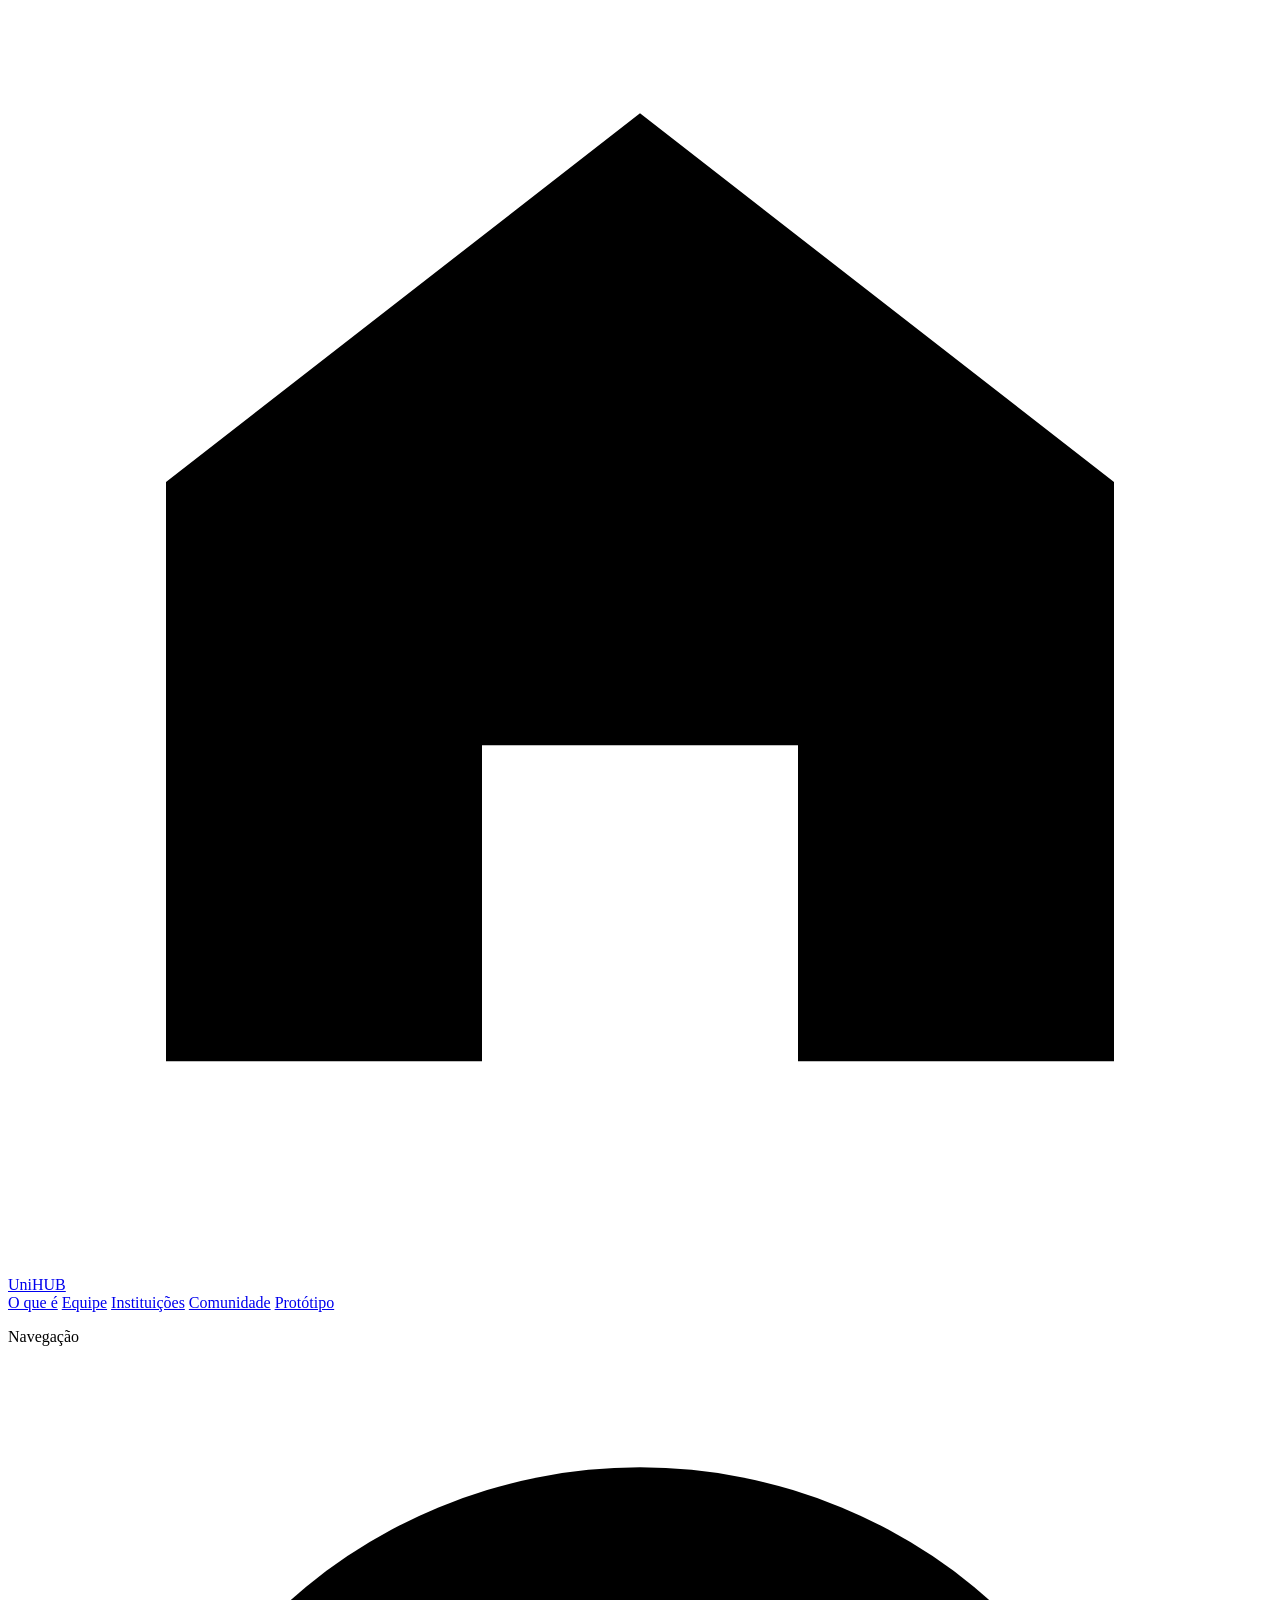
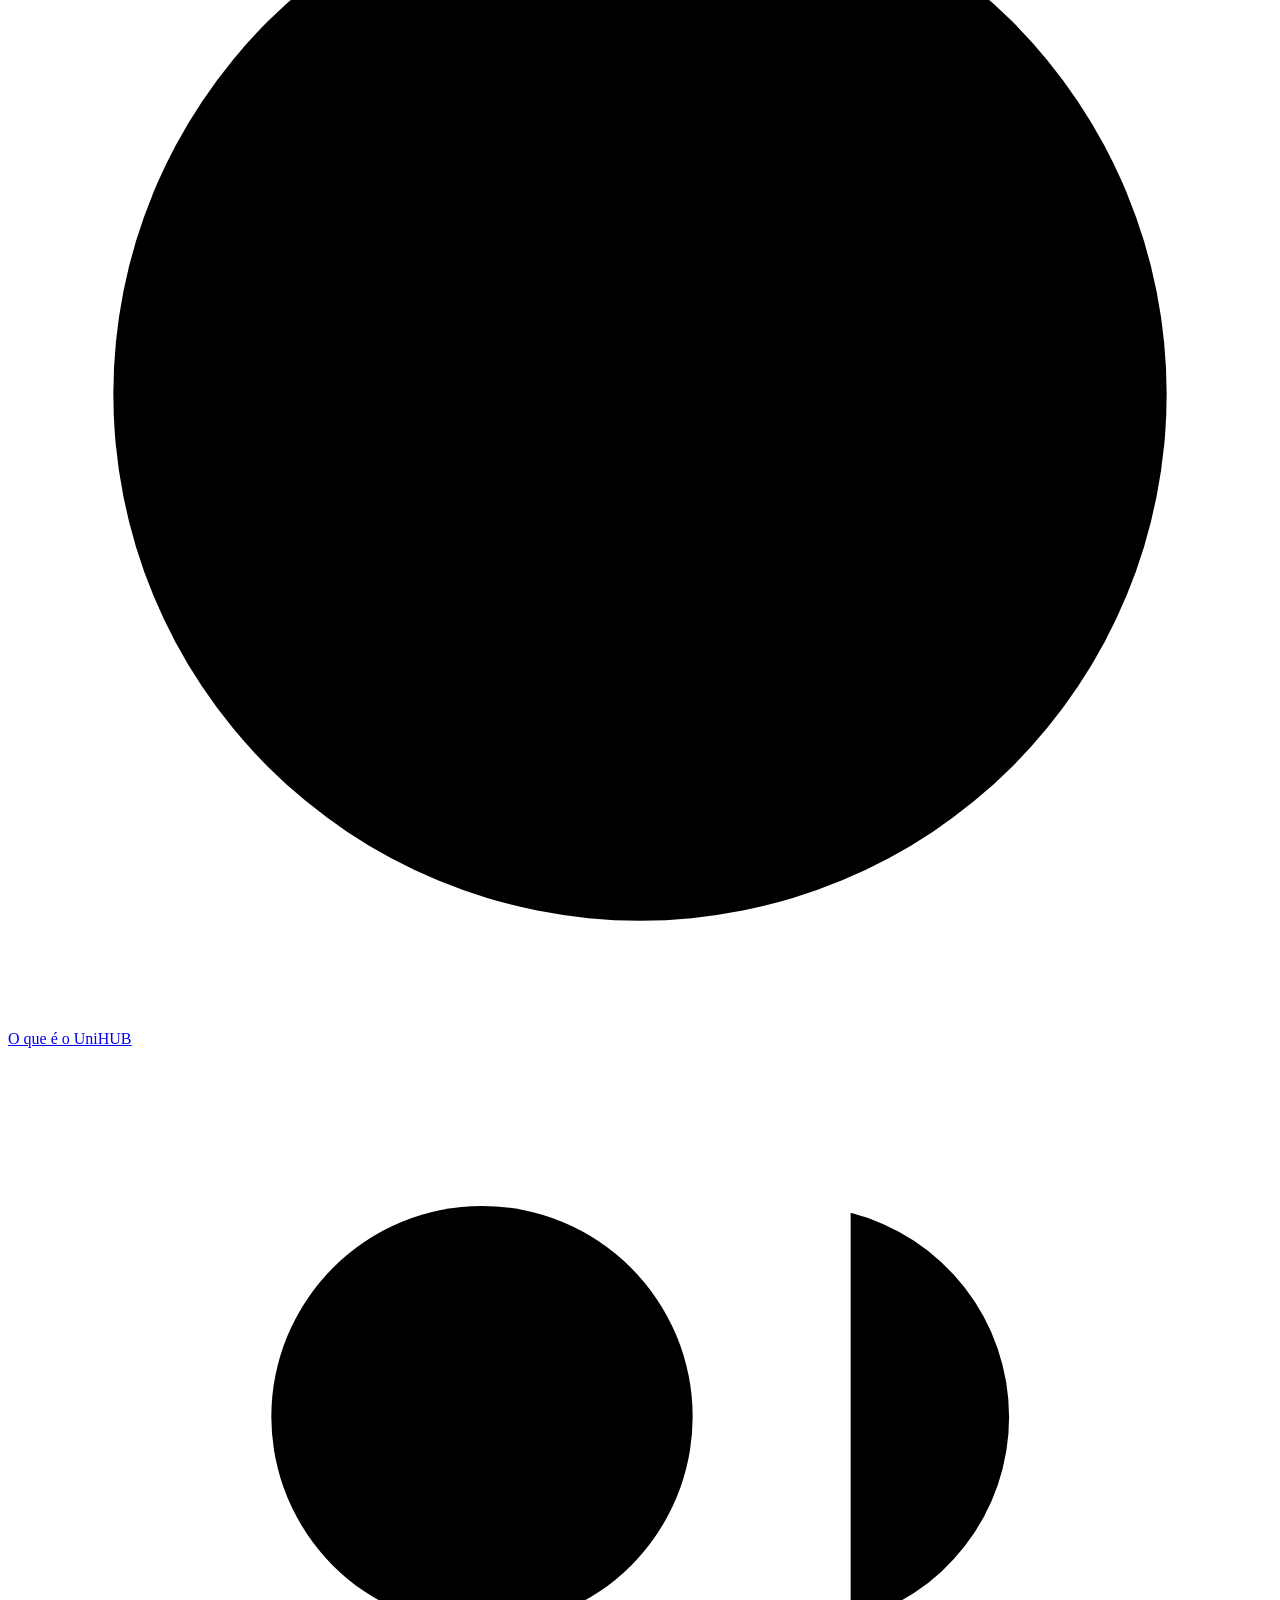
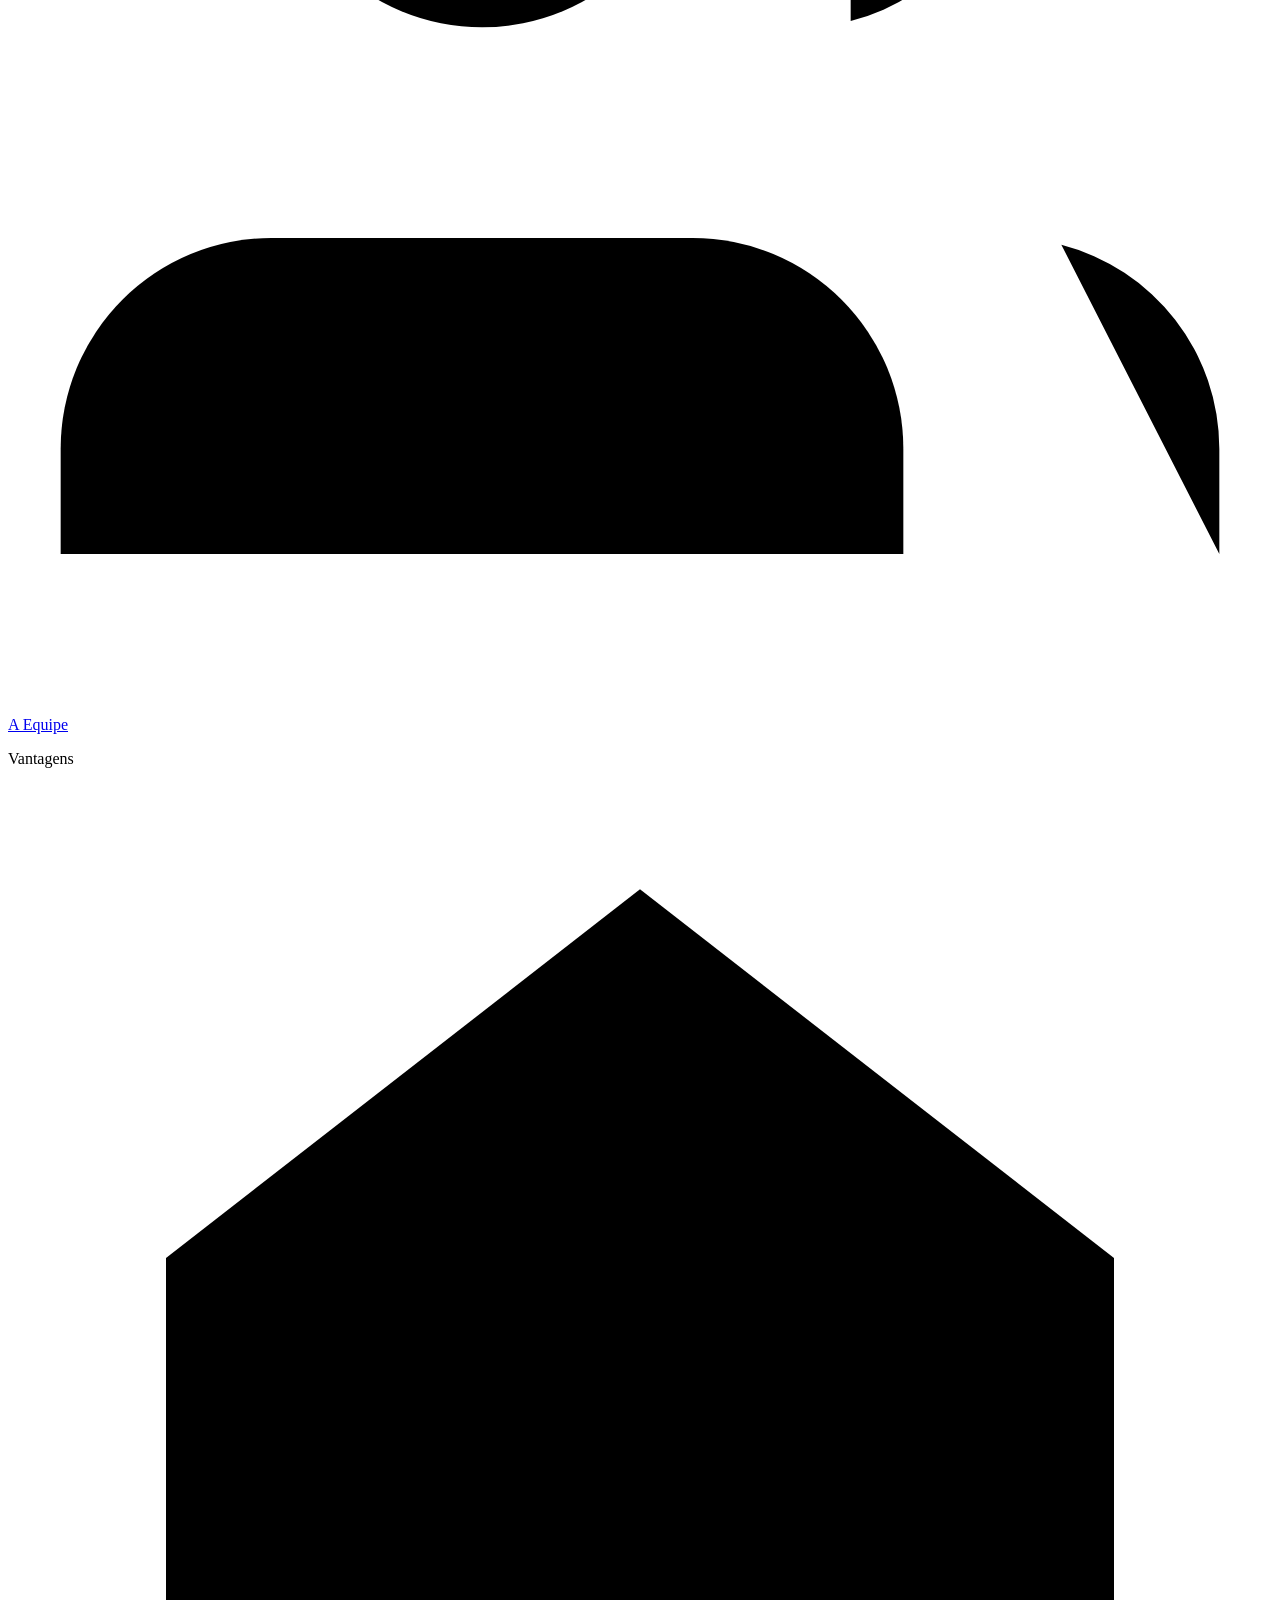
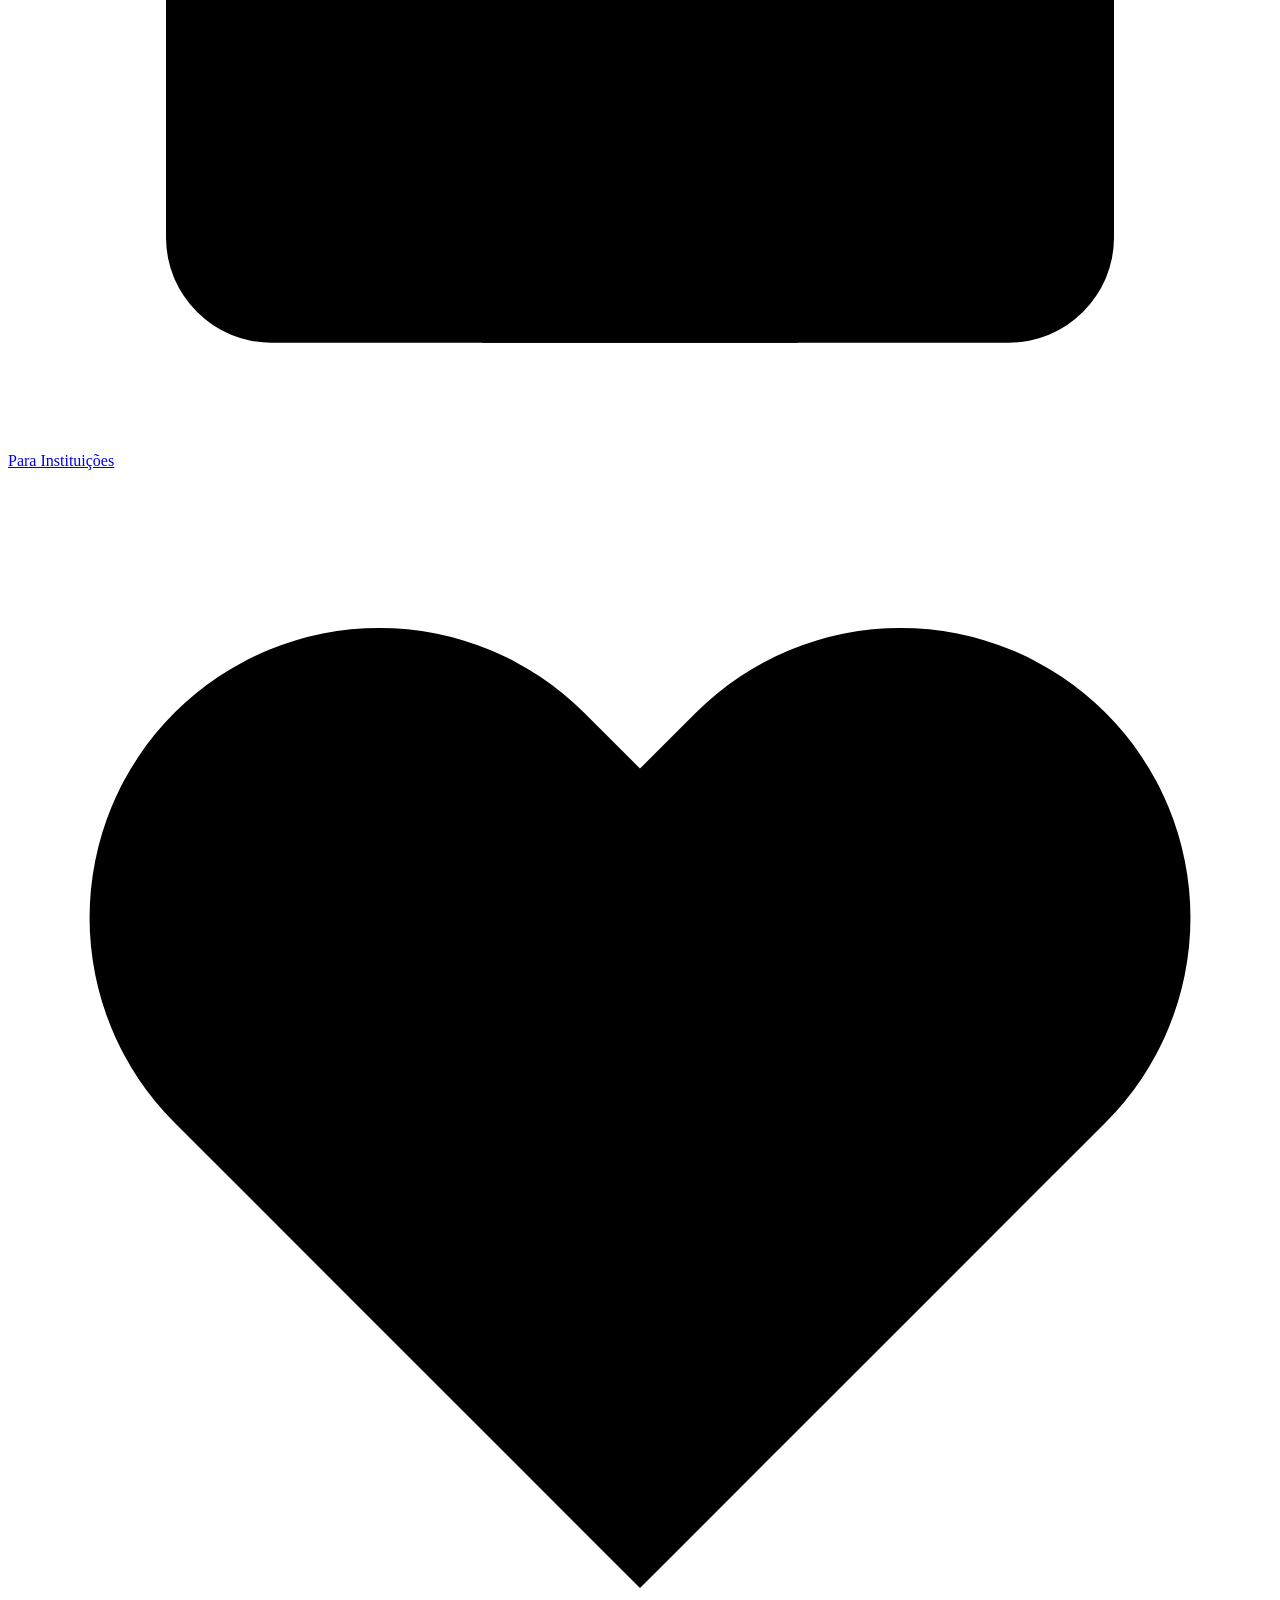
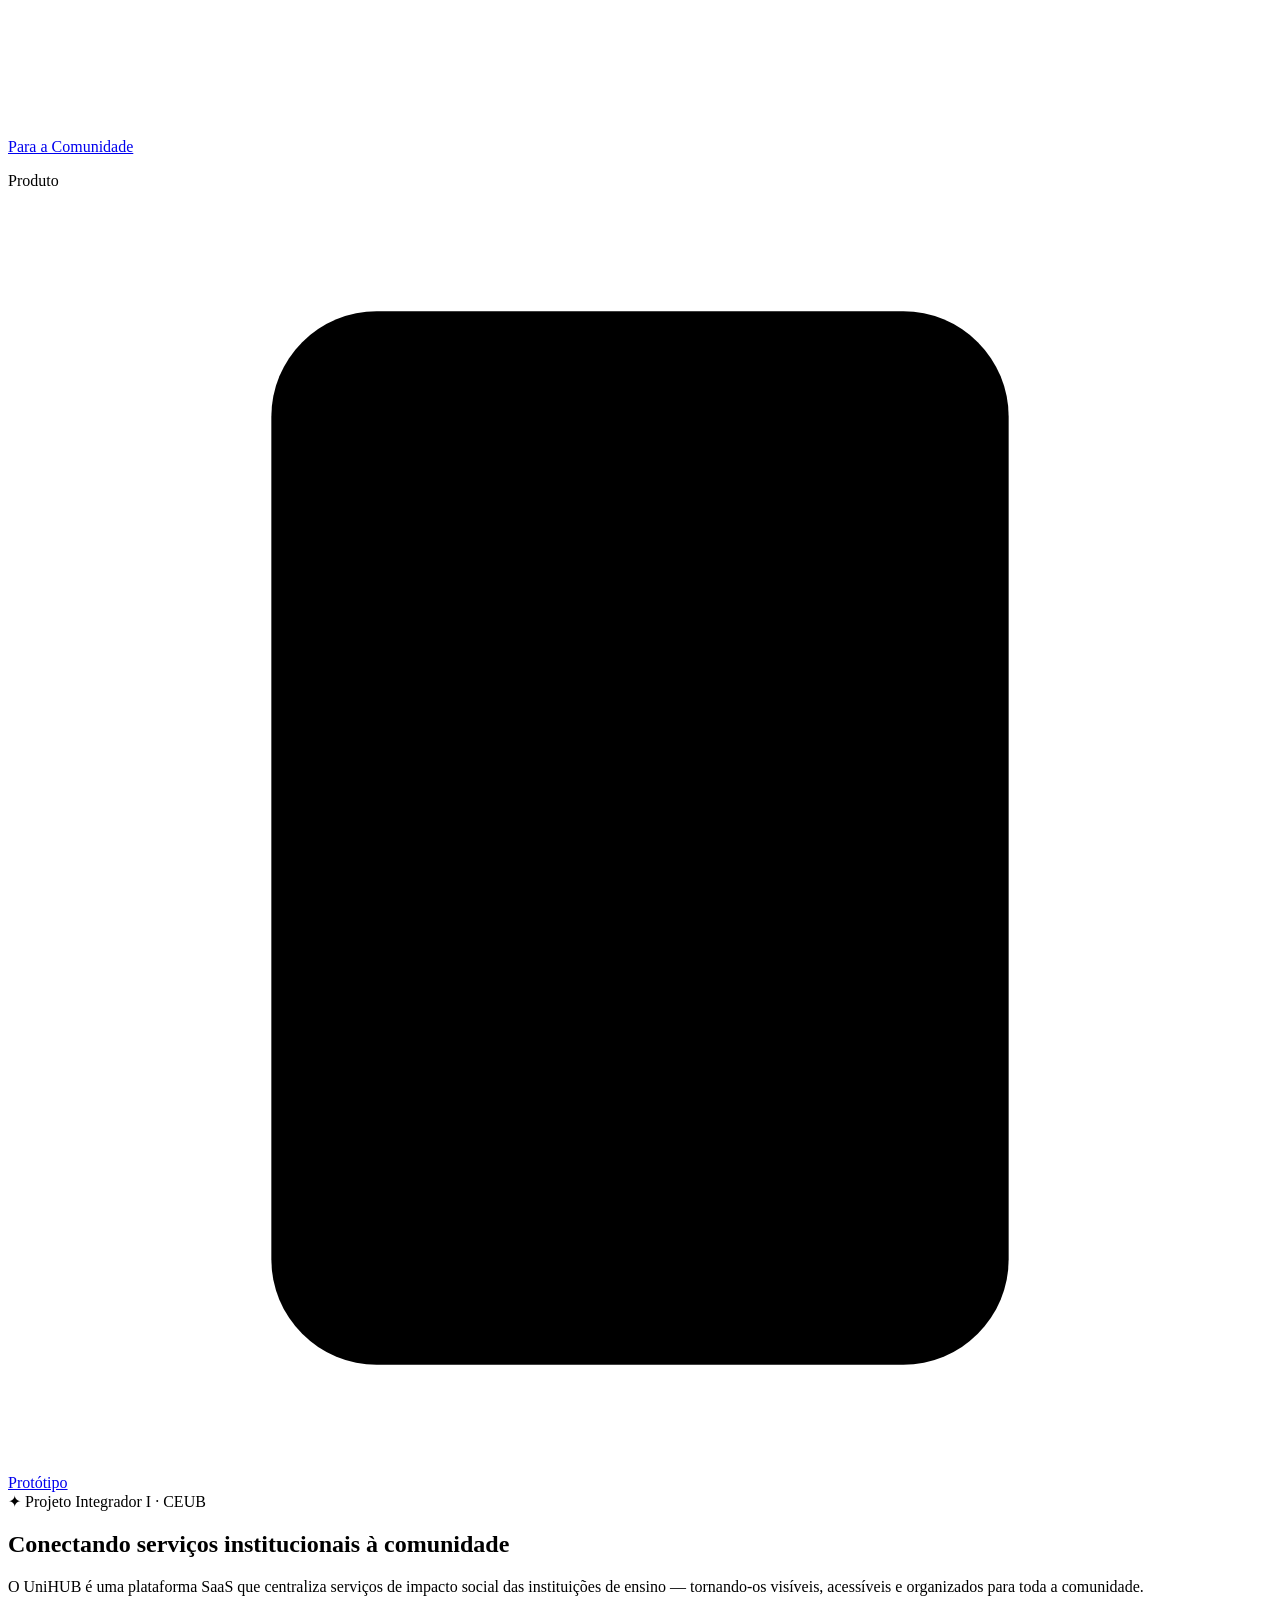
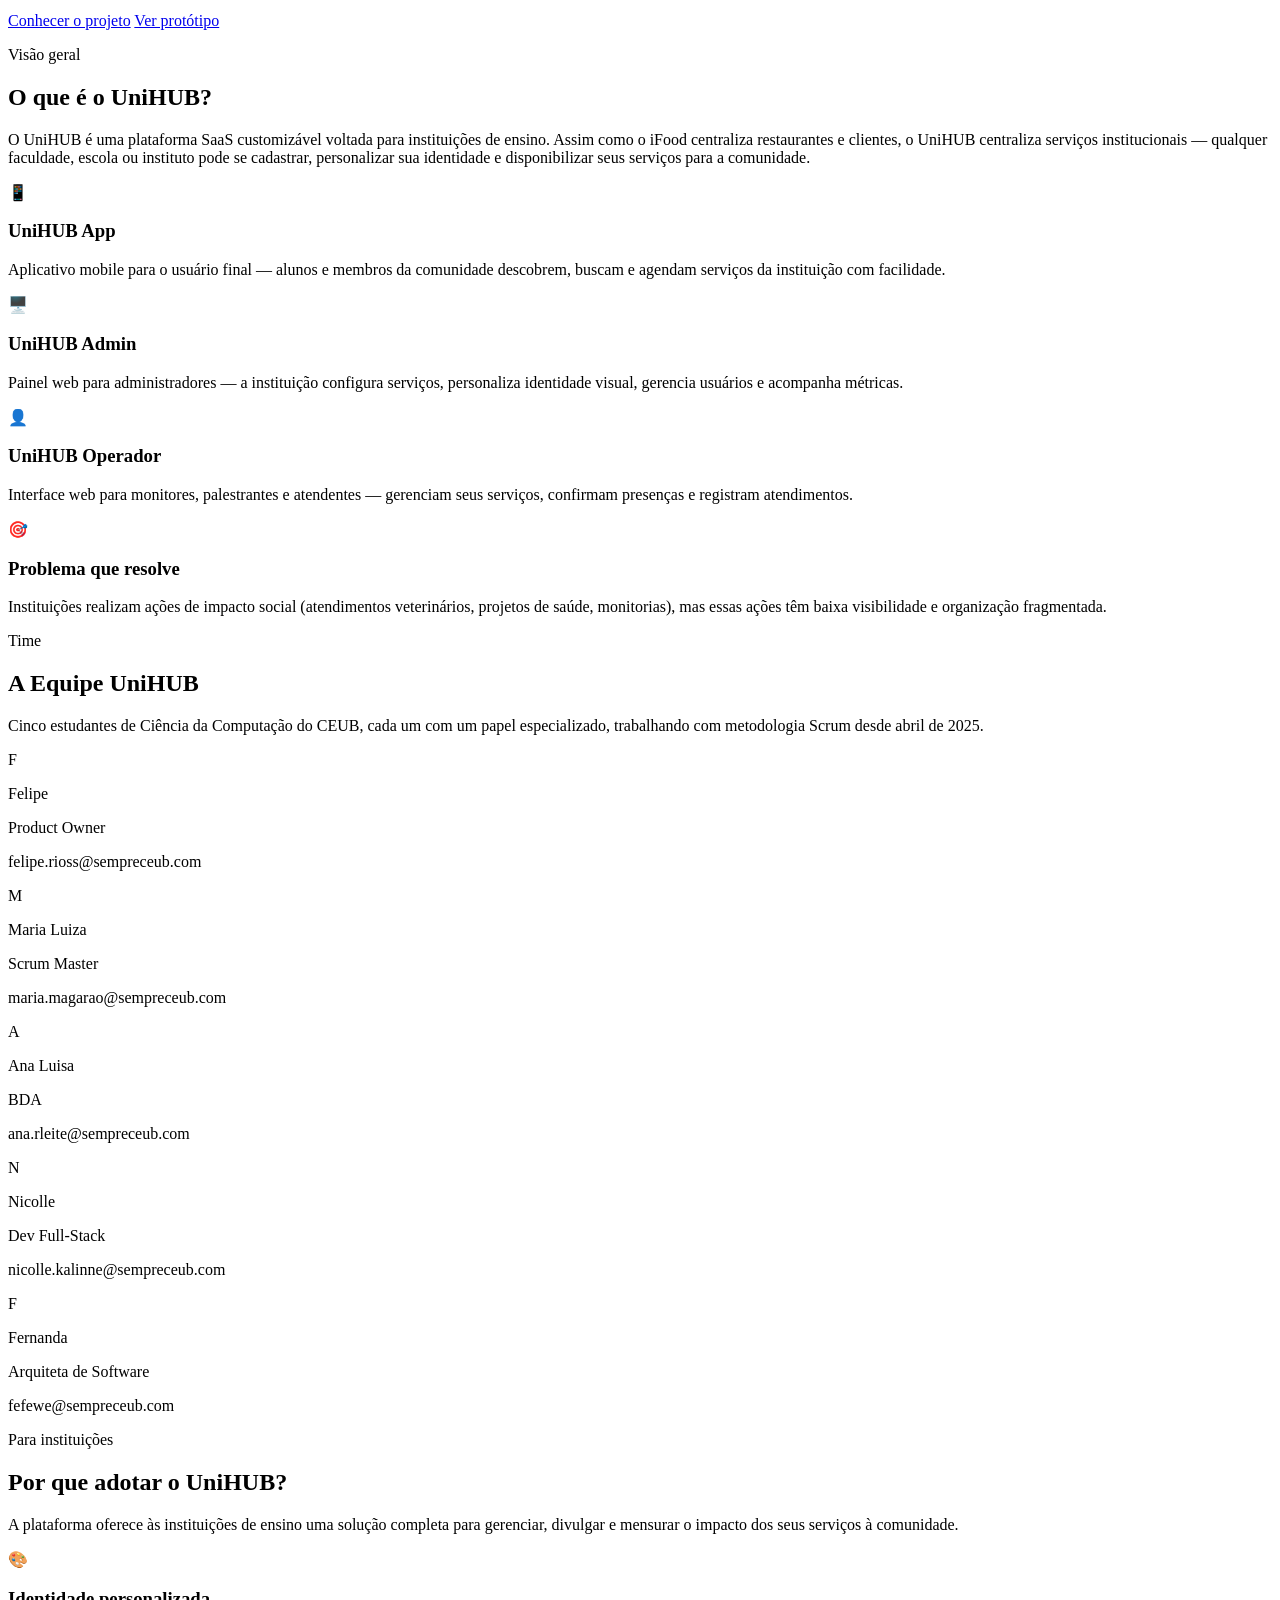
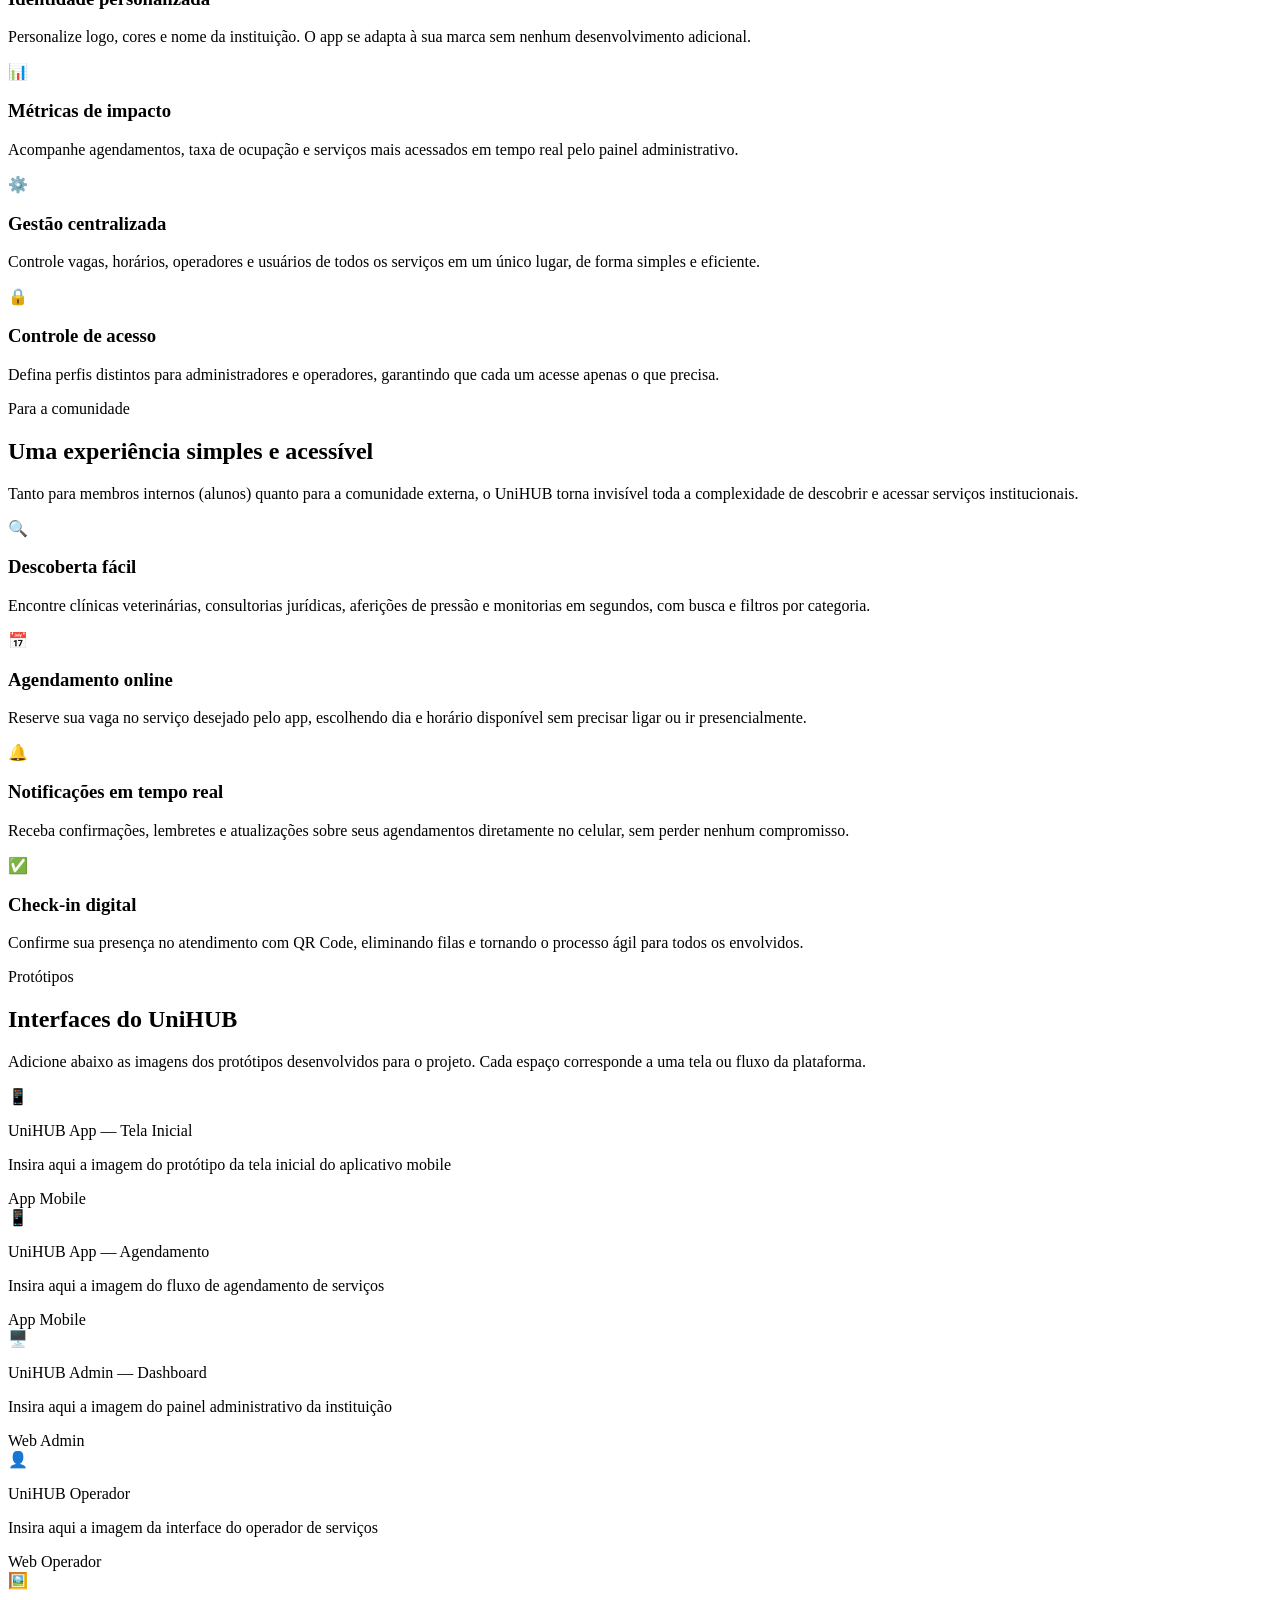
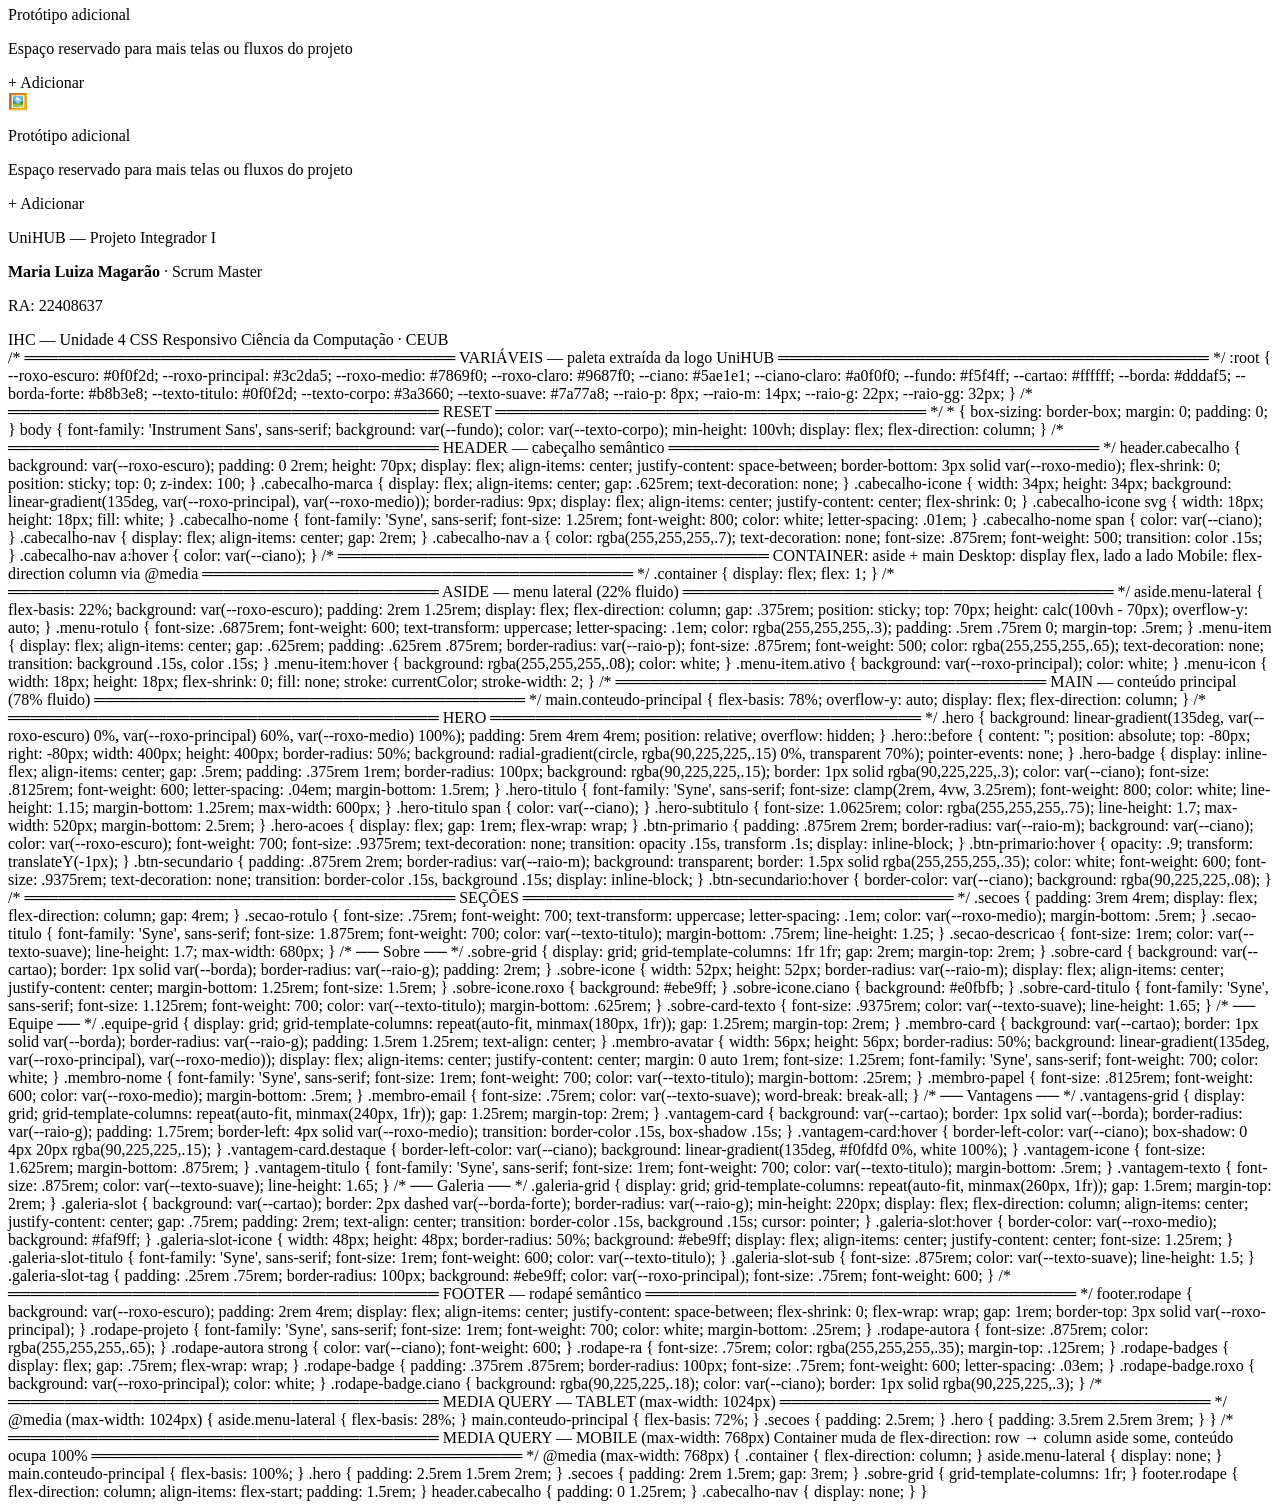
==== Avaliacao_3/index.html @ 97f8c702 "Create index.html" ====
<!DOCTYPE html>
<html lang="pt-BR">
<head>
<meta charset="UTF-8">
<meta name="viewport" content="width=device-width, initial-scale=1.0">
<title>UniHUB — Hub de Serviços Institucionais</title>
<link rel="stylesheet" href="style.css">
<link rel="preconnect" href="https://fonts.googleapis.com">
<link href="https://fonts.googleapis.com/css2?family=Syne:wght@400;600;700;800&family=Instrument+Sans:wght@400;500;600&display=swap" rel="stylesheet">
</head>
<body>

<!-- ══ HEADER semântico ══ -->
<header class="cabecalho">
  <a href="#" class="cabecalho-marca">
    <div class="cabecalho-icone">
      <svg viewBox="0 0 24 24"><path d="M12 2L3 9v11h6v-6h6v6h6V9z"/></svg>
    </div>
    <span class="cabecalho-nome">Uni<span>HUB</span></span>
  </a>
  <nav class="cabecalho-nav">
    <a href="#sobre">O que é</a>
    <a href="#equipe">Equipe</a>
    <a href="#instituicoes">Instituições</a>
    <a href="#comunidade">Comunidade</a>
    <a href="#prototipo">Protótipo</a>
  </nav>
</header>

<!-- ══ CONTAINER: aside + main ══ -->
<div class="container">

  <!-- ASIDE — menu lateral semântico -->
  <aside class="menu-lateral">
    <p class="menu-rotulo">Navegação</p>
    <a href="#sobre" class="menu-item ativo">
      <svg class="menu-icon" viewBox="0 0 24 24"><circle cx="12" cy="12" r="10"/><path d="M12 16v-4M12 8h.01"/></svg>
      O que é o UniHUB
    </a>
    <a href="#equipe" class="menu-item">
      <svg class="menu-icon" viewBox="0 0 24 24"><path d="M17 21v-2a4 4 0 0 0-4-4H5a4 4 0 0 0-4 4v2"/><circle cx="9" cy="7" r="4"/><path d="M23 21v-2a4 4 0 0 0-3-3.87M16 3.13a4 4 0 0 1 0 7.75"/></svg>
      A Equipe
    </a>
    <p class="menu-rotulo">Vantagens</p>
    <a href="#instituicoes" class="menu-item">
      <svg class="menu-icon" viewBox="0 0 24 24"><path d="M3 9l9-7 9 7v11a2 2 0 0 1-2 2H5a2 2 0 0 1-2-2z"/><polyline points="9,22 9,12 15,12 15,22"/></svg>
      Para Instituições
    </a>
    <a href="#comunidade" class="menu-item">
      <svg class="menu-icon" viewBox="0 0 24 24"><path d="M20.84 4.61a5.5 5.5 0 0 0-7.78 0L12 5.67l-1.06-1.06a5.5 5.5 0 0 0-7.78 7.78l1.06 1.06L12 21.23l7.78-7.78 1.06-1.06a5.5 5.5 0 0 0 0-7.78z"/></svg>
      Para a Comunidade
    </a>
    <p class="menu-rotulo">Produto</p>
    <a href="#prototipo" class="menu-item">
      <svg class="menu-icon" viewBox="0 0 24 24"><rect x="5" y="2" width="14" height="20" rx="2"/><line x1="12" y1="18" x2="12.01" y2="18"/></svg>
      Protótipo
    </a>
  </aside>

  <!-- MAIN — conteúdo principal semântico -->
  <main class="conteudo-principal">

    <!-- HERO -->
    <section class="hero">
      <div class="hero-badge">✦ Projeto Integrador I · CEUB</div>
      <h1 class="hero-titulo">Conectando serviços institucionais à <span>comunidade</span></h1>
      <p class="hero-subtitulo">O UniHUB é uma plataforma SaaS que centraliza serviços de impacto social das instituições de ensino — tornando-os visíveis, acessíveis e organizados para toda a comunidade.</p>
      <div class="hero-acoes">
        <a href="#sobre" class="btn-primario">Conhecer o projeto</a>
        <a href="#prototipo" class="btn-secundario">Ver protótipo</a>
      </div>
    </section>

    <div class="secoes">

      <!-- O QUE É -->
      <section id="sobre">
        <p class="secao-rotulo">Visão geral</p>
        <h2 class="secao-titulo">O que é o UniHUB?</h2>
        <p class="secao-descricao">O UniHUB é uma plataforma SaaS customizável voltada para instituições de ensino. Assim como o iFood centraliza restaurantes e clientes, o UniHUB centraliza serviços institucionais — qualquer faculdade, escola ou instituto pode se cadastrar, personalizar sua identidade e disponibilizar seus serviços para a comunidade.</p>
        <div class="sobre-grid">
          <div class="sobre-card">
            <div class="sobre-icone roxo">📱</div>
            <h3 class="sobre-card-titulo">UniHUB App</h3>
            <p class="sobre-card-texto">Aplicativo mobile para o usuário final — alunos e membros da comunidade descobrem, buscam e agendam serviços da instituição com facilidade.</p>
          </div>
          <div class="sobre-card">
            <div class="sobre-icone ciano">🖥️</div>
            <h3 class="sobre-card-titulo">UniHUB Admin</h3>
            <p class="sobre-card-texto">Painel web para administradores — a instituição configura serviços, personaliza identidade visual, gerencia usuários e acompanha métricas.</p>
          </div>
          <div class="sobre-card">
            <div class="sobre-icone roxo">👤</div>
            <h3 class="sobre-card-titulo">UniHUB Operador</h3>
            <p class="sobre-card-texto">Interface web para monitores, palestrantes e atendentes — gerenciam seus serviços, confirmam presenças e registram atendimentos.</p>
          </div>
          <div class="sobre-card">
            <div class="sobre-icone ciano">🎯</div>
            <h3 class="sobre-card-titulo">Problema que resolve</h3>
            <p class="sobre-card-texto">Instituições realizam ações de impacto social (atendimentos veterinários, projetos de saúde, monitorias), mas essas ações têm baixa visibilidade e organização fragmentada.</p>
          </div>
        </div>
      </section>

      <!-- EQUIPE -->
      <section id="equipe">
        <p class="secao-rotulo">Time</p>
        <h2 class="secao-titulo">A Equipe UniHUB</h2>
        <p class="secao-descricao">Cinco estudantes de Ciência da Computação do CEUB, cada um com um papel especializado, trabalhando com metodologia Scrum desde abril de 2025.</p>
        <div class="equipe-grid">
          <div class="membro-card">
            <div class="membro-avatar">F</div>
            <p class="membro-nome">Felipe</p>
            <p class="membro-papel">Product Owner</p>
            <p class="membro-email">felipe.rioss@sempreceub.com</p>
          </div>
          <div class="membro-card">
            <div class="membro-avatar">M</div>
            <p class="membro-nome">Maria Luiza</p>
            <p class="membro-papel">Scrum Master</p>
            <p class="membro-email">maria.magarao@sempreceub.com</p>
          </div>
          <div class="membro-card">
            <div class="membro-avatar">A</div>
            <p class="membro-nome">Ana Luisa</p>
            <p class="membro-papel">BDA</p>
            <p class="membro-email">ana.rleite@sempreceub.com</p>
          </div>
          <div class="membro-card">
            <div class="membro-avatar">N</div>
            <p class="membro-nome">Nicolle</p>
            <p class="membro-papel">Dev Full-Stack</p>
            <p class="membro-email">nicolle.kalinne@sempreceub.com</p>
          </div>
          <div class="membro-card">
            <div class="membro-avatar">F</div>
            <p class="membro-nome">Fernanda</p>
            <p class="membro-papel">Arquiteta de Software</p>
            <p class="membro-email">fefewe@sempreceub.com</p>
          </div>
        </div>
      </section>

      <!-- VANTAGENS INSTITUIÇÕES -->
      <section id="instituicoes">
        <p class="secao-rotulo">Para instituições</p>
        <h2 class="secao-titulo">Por que adotar o UniHUB?</h2>
        <p class="secao-descricao">A plataforma oferece às instituições de ensino uma solução completa para gerenciar, divulgar e mensurar o impacto dos seus serviços à comunidade.</p>
        <div class="vantagens-grid">
          <div class="vantagem-card destaque">
            <div class="vantagem-icone">🎨</div>
            <h3 class="vantagem-titulo">Identidade personalizada</h3>
            <p class="vantagem-texto">Personalize logo, cores e nome da instituição. O app se adapta à sua marca sem nenhum desenvolvimento adicional.</p>
          </div>
          <div class="vantagem-card">
            <div class="vantagem-icone">📊</div>
            <h3 class="vantagem-titulo">Métricas de impacto</h3>
            <p class="vantagem-texto">Acompanhe agendamentos, taxa de ocupação e serviços mais acessados em tempo real pelo painel administrativo.</p>
          </div>
          <div class="vantagem-card">
            <div class="vantagem-icone">⚙️</div>
            <h3 class="vantagem-titulo">Gestão centralizada</h3>
            <p class="vantagem-texto">Controle vagas, horários, operadores e usuários de todos os serviços em um único lugar, de forma simples e eficiente.</p>
          </div>
          <div class="vantagem-card">
            <div class="vantagem-icone">🔒</div>
            <h3 class="vantagem-titulo">Controle de acesso</h3>
            <p class="vantagem-texto">Defina perfis distintos para administradores e operadores, garantindo que cada um acesse apenas o que precisa.</p>
          </div>
        </div>
      </section>

      <!-- VANTAGENS COMUNIDADE -->
      <section id="comunidade">
        <p class="secao-rotulo">Para a comunidade</p>
        <h2 class="secao-titulo">Uma experiência simples e acessível</h2>
        <p class="secao-descricao">Tanto para membros internos (alunos) quanto para a comunidade externa, o UniHUB torna invisível toda a complexidade de descobrir e acessar serviços institucionais.</p>
        <div class="vantagens-grid">
          <div class="vantagem-card destaque">
            <div class="vantagem-icone">🔍</div>
            <h3 class="vantagem-titulo">Descoberta fácil</h3>
            <p class="vantagem-texto">Encontre clínicas veterinárias, consultorias jurídicas, aferições de pressão e monitorias em segundos, com busca e filtros por categoria.</p>
          </div>
          <div class="vantagem-card">
            <div class="vantagem-icone">📅</div>
            <h3 class="vantagem-titulo">Agendamento online</h3>
            <p class="vantagem-texto">Reserve sua vaga no serviço desejado pelo app, escolhendo dia e horário disponível sem precisar ligar ou ir presencialmente.</p>
          </div>
          <div class="vantagem-card">
            <div class="vantagem-icone">🔔</div>
            <h3 class="vantagem-titulo">Notificações em tempo real</h3>
            <p class="vantagem-texto">Receba confirmações, lembretes e atualizações sobre seus agendamentos diretamente no celular, sem perder nenhum compromisso.</p>
          </div>
          <div class="vantagem-card">
            <div class="vantagem-icone">✅</div>
            <h3 class="vantagem-titulo">Check-in digital</h3>
            <p class="vantagem-texto">Confirme sua presença no atendimento com QR Code, eliminando filas e tornando o processo ágil para todos os envolvidos.</p>
          </div>
        </div>
      </section>

      <!-- GALERIA -->
      <section id="prototipo">
        <p class="secao-rotulo">Protótipos</p>
        <h2 class="secao-titulo">Interfaces do UniHUB</h2>
        <p class="secao-descricao">Adicione abaixo as imagens dos protótipos desenvolvidos para o projeto. Cada espaço corresponde a uma tela ou fluxo da plataforma.</p>
        <div class="galeria-grid">
          <div class="galeria-slot">
            <div class="galeria-slot-icone">📱</div>
            <p class="galeria-slot-titulo">UniHUB App — Tela Inicial</p>
            <p class="galeria-slot-sub">Insira aqui a imagem do protótipo da tela inicial do aplicativo mobile</p>
            <span class="galeria-slot-tag">App Mobile</span>
          </div>
          <div class="galeria-slot">
            <div class="galeria-slot-icone">📱</div>
            <p class="galeria-slot-titulo">UniHUB App — Agendamento</p>
            <p class="galeria-slot-sub">Insira aqui a imagem do fluxo de agendamento de serviços</p>
            <span class="galeria-slot-tag">App Mobile</span>
          </div>
          <div class="galeria-slot">
            <div class="galeria-slot-icone">🖥️</div>
            <p class="galeria-slot-titulo">UniHUB Admin — Dashboard</p>
            <p class="galeria-slot-sub">Insira aqui a imagem do painel administrativo da instituição</p>
            <span class="galeria-slot-tag">Web Admin</span>
          </div>
          <div class="galeria-slot">
            <div class="galeria-slot-icone">👤</div>
            <p class="galeria-slot-titulo">UniHUB Operador</p>
            <p class="galeria-slot-sub">Insira aqui a imagem da interface do operador de serviços</p>
            <span class="galeria-slot-tag">Web Operador</span>
          </div>
          <div class="galeria-slot">
            <div class="galeria-slot-icone">🖼️</div>
            <p class="galeria-slot-titulo">Protótipo adicional</p>
            <p class="galeria-slot-sub">Espaço reservado para mais telas ou fluxos do projeto</p>
            <span class="galeria-slot-tag">+ Adicionar</span>
          </div>
          <div class="galeria-slot">
            <div class="galeria-slot-icone">🖼️</div>
            <p class="galeria-slot-titulo">Protótipo adicional</p>
            <p class="galeria-slot-sub">Espaço reservado para mais telas ou fluxos do projeto</p>
            <span class="galeria-slot-tag">+ Adicionar</span>
          </div>
        </div>
      </section>

    </div>
  </main>
</div>

<!-- ══ FOOTER semântico ══ -->
<footer class="rodape">
  <div>
    <p class="rodape-projeto">UniHUB — Projeto Integrador I</p>
    <p class="rodape-autora"><strong>Maria Luiza Magarão</strong> · Scrum Master</p>
    <p class="rodape-ra">RA: 22408637</p>
  </div>
  <div class="rodape-badges">
    <span class="rodape-badge roxo">IHC — Unidade 4</span>
    <span class="rodape-badge ciano">CSS Responsivo</span>
    <span class="rodape-badge roxo">Ciência da Computação · CEUB</span>
  </div>
</footer>

<script>
const secoes = document.querySelectorAll('section[id]');
const itensMenu = document.querySelectorAll('.menu-item');

window.addEventListener('scroll', () => {
  let atual = '';
  secoes.forEach(sec => {
    const topo = sec.offsetTop - 120;
    if (window.scrollY >= topo) atual = sec.getAttribute('id');
  });
  itensMenu.forEach(item => {
    item.classList.remove('ativo');
    if (item.getAttribute('href') === '#' + atual) item.classList.add('ativo');
  });
});

document.querySelectorAll('a[href^="#"]').forEach(a => {
  a.addEventListener('click', e => {
    e.preventDefault();
    const alvo = document.querySelector(a.getAttribute('href'));
    if (alvo) alvo.scrollIntoView({ behavior: 'smooth', block: 'start' });
  });
});
</script>
</body>
</html>
/* ══════════════════════════════════════
   VARIÁVEIS — paleta extraída da logo UniHUB
══════════════════════════════════════ */
:root {
  --roxo-escuro:    #0f0f2d;
  --roxo-principal: #3c2da5;
  --roxo-medio:     #7869f0;
  --roxo-claro:     #9687f0;
  --ciano:          #5ae1e1;
  --ciano-claro:    #a0f0f0;
  --fundo:          #f5f4ff;
  --cartao:         #ffffff;
  --borda:          #dddaf5;
  --borda-forte:    #b8b3e8;
  --texto-titulo:   #0f0f2d;
  --texto-corpo:    #3a3660;
  --texto-suave:    #7a77a8;
  --raio-p:  8px;
  --raio-m:  14px;
  --raio-g:  22px;
  --raio-gg: 32px;
}

/* ══════════════════════════════════════
   RESET
══════════════════════════════════════ */
* { box-sizing: border-box; margin: 0; padding: 0; }

body {
  font-family: 'Instrument Sans', sans-serif;
  background: var(--fundo);
  color: var(--texto-corpo);
  min-height: 100vh;
  display: flex;
  flex-direction: column;
}

/* ══════════════════════════════════════
   HEADER — cabeçalho semântico
══════════════════════════════════════ */
header.cabecalho {
  background: var(--roxo-escuro);
  padding: 0 2rem;
  height: 70px;
  display: flex;
  align-items: center;
  justify-content: space-between;
  border-bottom: 3px solid var(--roxo-medio);
  flex-shrink: 0;
  position: sticky;
  top: 0;
  z-index: 100;
}

.cabecalho-marca {
  display: flex;
  align-items: center;
  gap: .625rem;
  text-decoration: none;
}

.cabecalho-icone {
  width: 34px; height: 34px;
  background: linear-gradient(135deg, var(--roxo-principal), var(--roxo-medio));
  border-radius: 9px;
  display: flex; align-items: center; justify-content: center;
  flex-shrink: 0;
}

.cabecalho-icone svg { width: 18px; height: 18px; fill: white; }

.cabecalho-nome {
  font-family: 'Syne', sans-serif;
  font-size: 1.25rem;
  font-weight: 800;
  color: white;
  letter-spacing: .01em;
}

.cabecalho-nome span { color: var(--ciano); }

.cabecalho-nav {
  display: flex;
  align-items: center;
  gap: 2rem;
}

.cabecalho-nav a {
  color: rgba(255,255,255,.7);
  text-decoration: none;
  font-size: .875rem;
  font-weight: 500;
  transition: color .15s;
}
.cabecalho-nav a:hover { color: var(--ciano); }

/* ══════════════════════════════════════
   CONTAINER: aside + main
   Desktop: display flex, lado a lado
   Mobile: flex-direction column via @media
══════════════════════════════════════ */
.container {
  display: flex;
  flex: 1;
}

/* ══════════════════════════════════════
   ASIDE — menu lateral (22% fluido)
══════════════════════════════════════ */
aside.menu-lateral {
  flex-basis: 22%;
  background: var(--roxo-escuro);
  padding: 2rem 1.25rem;
  display: flex;
  flex-direction: column;
  gap: .375rem;
  position: sticky;
  top: 70px;
  height: calc(100vh - 70px);
  overflow-y: auto;
}

.menu-rotulo {
  font-size: .6875rem;
  font-weight: 600;
  text-transform: uppercase;
  letter-spacing: .1em;
  color: rgba(255,255,255,.3);
  padding: .5rem .75rem 0;
  margin-top: .5rem;
}

.menu-item {
  display: flex;
  align-items: center;
  gap: .625rem;
  padding: .625rem .875rem;
  border-radius: var(--raio-p);
  font-size: .875rem;
  font-weight: 500;
  color: rgba(255,255,255,.65);
  text-decoration: none;
  transition: background .15s, color .15s;
}
.menu-item:hover { background: rgba(255,255,255,.08); color: white; }
.menu-item.ativo { background: var(--roxo-principal); color: white; }

.menu-icon { width: 18px; height: 18px; flex-shrink: 0; fill: none; stroke: currentColor; stroke-width: 2; }

/* ══════════════════════════════════════
   MAIN — conteúdo principal (78% fluido)
══════════════════════════════════════ */
main.conteudo-principal {
  flex-basis: 78%;
  overflow-y: auto;
  display: flex;
  flex-direction: column;
}

/* ══════════════════════════════════════
   HERO
══════════════════════════════════════ */
.hero {
  background: linear-gradient(135deg, var(--roxo-escuro) 0%, var(--roxo-principal) 60%, var(--roxo-medio) 100%);
  padding: 5rem 4rem 4rem;
  position: relative;
  overflow: hidden;
}

.hero::before {
  content: '';
  position: absolute;
  top: -80px; right: -80px;
  width: 400px; height: 400px;
  border-radius: 50%;
  background: radial-gradient(circle, rgba(90,225,225,.15) 0%, transparent 70%);
  pointer-events: none;
}

.hero-badge {
  display: inline-flex;
  align-items: center;
  gap: .5rem;
  padding: .375rem 1rem;
  border-radius: 100px;
  background: rgba(90,225,225,.15);
  border: 1px solid rgba(90,225,225,.3);
  color: var(--ciano);
  font-size: .8125rem;
  font-weight: 600;
  letter-spacing: .04em;
  margin-bottom: 1.5rem;
}

.hero-titulo {
  font-family: 'Syne', sans-serif;
  font-size: clamp(2rem, 4vw, 3.25rem);
  font-weight: 800;
  color: white;
  line-height: 1.15;
  margin-bottom: 1.25rem;
  max-width: 600px;
}

.hero-titulo span { color: var(--ciano); }

.hero-subtitulo {
  font-size: 1.0625rem;
  color: rgba(255,255,255,.75);
  line-height: 1.7;
  max-width: 520px;
  margin-bottom: 2.5rem;
}

.hero-acoes { display: flex; gap: 1rem; flex-wrap: wrap; }

.btn-primario {
  padding: .875rem 2rem;
  border-radius: var(--raio-m);
  background: var(--ciano);
  color: var(--roxo-escuro);
  font-weight: 700;
  font-size: .9375rem;
  text-decoration: none;
  transition: opacity .15s, transform .1s;
  display: inline-block;
}
.btn-primario:hover { opacity: .9; transform: translateY(-1px); }

.btn-secundario {
  padding: .875rem 2rem;
  border-radius: var(--raio-m);
  background: transparent;
  border: 1.5px solid rgba(255,255,255,.35);
  color: white;
  font-weight: 600;
  font-size: .9375rem;
  text-decoration: none;
  transition: border-color .15s, background .15s;
  display: inline-block;
}
.btn-secundario:hover { border-color: var(--ciano); background: rgba(90,225,225,.08); }

/* ══════════════════════════════════════
   SEÇÕES
══════════════════════════════════════ */
.secoes { padding: 3rem 4rem; display: flex; flex-direction: column; gap: 4rem; }

.secao-rotulo {
  font-size: .75rem; font-weight: 700;
  text-transform: uppercase; letter-spacing: .1em;
  color: var(--roxo-medio); margin-bottom: .5rem;
}

.secao-titulo {
  font-family: 'Syne', sans-serif;
  font-size: 1.875rem; font-weight: 700;
  color: var(--texto-titulo); margin-bottom: .75rem; line-height: 1.25;
}

.secao-descricao {
  font-size: 1rem; color: var(--texto-suave);
  line-height: 1.7; max-width: 680px;
}

/* ── Sobre ── */
.sobre-grid {
  display: grid; grid-template-columns: 1fr 1fr;
  gap: 2rem; margin-top: 2rem;
}

.sobre-card {
  background: var(--cartao); border: 1px solid var(--borda);
  border-radius: var(--raio-g); padding: 2rem;
}

.sobre-icone {
  width: 52px; height: 52px; border-radius: var(--raio-m);
  display: flex; align-items: center; justify-content: center;
  margin-bottom: 1.25rem; font-size: 1.5rem;
}
.sobre-icone.roxo { background: #ebe9ff; }
.sobre-icone.ciano { background: #e0fbfb; }

.sobre-card-titulo {
  font-family: 'Syne', sans-serif; font-size: 1.125rem;
  font-weight: 700; color: var(--texto-titulo); margin-bottom: .625rem;
}

.sobre-card-texto { font-size: .9375rem; color: var(--texto-suave); line-height: 1.65; }

/* ── Equipe ── */
.equipe-grid {
  display: grid; grid-template-columns: repeat(auto-fit, minmax(180px, 1fr));
  gap: 1.25rem; margin-top: 2rem;
}

.membro-card {
  background: var(--cartao); border: 1px solid var(--borda);
  border-radius: var(--raio-g); padding: 1.5rem 1.25rem; text-align: center;
}

.membro-avatar {
  width: 56px; height: 56px; border-radius: 50%;
  background: linear-gradient(135deg, var(--roxo-principal), var(--roxo-medio));
  display: flex; align-items: center; justify-content: center;
  margin: 0 auto 1rem;
  font-size: 1.25rem; font-family: 'Syne', sans-serif;
  font-weight: 700; color: white;
}

.membro-nome { font-family: 'Syne', sans-serif; font-size: 1rem; font-weight: 700; color: var(--texto-titulo); margin-bottom: .25rem; }
.membro-papel { font-size: .8125rem; font-weight: 600; color: var(--roxo-medio); margin-bottom: .5rem; }
.membro-email { font-size: .75rem; color: var(--texto-suave); word-break: break-all; }

/* ── Vantagens ── */
.vantagens-grid {
  display: grid; grid-template-columns: repeat(auto-fit, minmax(240px, 1fr));
  gap: 1.25rem; margin-top: 2rem;
}

.vantagem-card {
  background: var(--cartao); border: 1px solid var(--borda);
  border-radius: var(--raio-g); padding: 1.75rem;
  border-left: 4px solid var(--roxo-medio);
  transition: border-color .15s, box-shadow .15s;
}
.vantagem-card:hover { border-left-color: var(--ciano); box-shadow: 0 4px 20px rgba(90,225,225,.15); }
.vantagem-card.destaque { border-left-color: var(--ciano); background: linear-gradient(135deg, #f0fdfd 0%, white 100%); }

.vantagem-icone { font-size: 1.625rem; margin-bottom: .875rem; }
.vantagem-titulo { font-family: 'Syne', sans-serif; font-size: 1rem; font-weight: 700; color: var(--texto-titulo); margin-bottom: .5rem; }
.vantagem-texto { font-size: .875rem; color: var(--texto-suave); line-height: 1.65; }

/* ── Galeria ── */
.galeria-grid {
  display: grid; grid-template-columns: repeat(auto-fit, minmax(260px, 1fr));
  gap: 1.5rem; margin-top: 2rem;
}

.galeria-slot {
  background: var(--cartao); border: 2px dashed var(--borda-forte);
  border-radius: var(--raio-g); min-height: 220px;
  display: flex; flex-direction: column;
  align-items: center; justify-content: center;
  gap: .75rem; padding: 2rem; text-align: center;
  transition: border-color .15s, background .15s; cursor: pointer;
}
.galeria-slot:hover { border-color: var(--roxo-medio); background: #faf9ff; }

.galeria-slot-icone {
  width: 48px; height: 48px; border-radius: 50%;
  background: #ebe9ff;
  display: flex; align-items: center; justify-content: center;
  font-size: 1.25rem;
}

.galeria-slot-titulo { font-family: 'Syne', sans-serif; font-size: 1rem; font-weight: 600; color: var(--texto-titulo); }
.galeria-slot-sub { font-size: .875rem; color: var(--texto-suave); line-height: 1.5; }
.galeria-slot-tag { padding: .25rem .75rem; border-radius: 100px; background: #ebe9ff; color: var(--roxo-principal); font-size: .75rem; font-weight: 600; }

/* ══════════════════════════════════════
   FOOTER — rodapé semântico
══════════════════════════════════════ */
footer.rodape {
  background: var(--roxo-escuro);
  padding: 2rem 4rem;
  display: flex;
  align-items: center;
  justify-content: space-between;
  flex-shrink: 0;
  flex-wrap: wrap;
  gap: 1rem;
  border-top: 3px solid var(--roxo-principal);
}

.rodape-projeto { font-family: 'Syne', sans-serif; font-size: 1rem; font-weight: 700; color: white; margin-bottom: .25rem; }
.rodape-autora { font-size: .875rem; color: rgba(255,255,255,.65); }
.rodape-autora strong { color: var(--ciano); font-weight: 600; }
.rodape-ra { font-size: .75rem; color: rgba(255,255,255,.35); margin-top: .125rem; }

.rodape-badges { display: flex; gap: .75rem; flex-wrap: wrap; }
.rodape-badge { padding: .375rem .875rem; border-radius: 100px; font-size: .75rem; font-weight: 600; letter-spacing: .03em; }
.rodape-badge.roxo { background: var(--roxo-principal); color: white; }
.rodape-badge.ciano { background: rgba(90,225,225,.18); color: var(--ciano); border: 1px solid rgba(90,225,225,.3); }

/* ══════════════════════════════════════
   MEDIA QUERY — TABLET (max-width: 1024px)
══════════════════════════════════════ */
@media (max-width: 1024px) {
  aside.menu-lateral { flex-basis: 28%; }
  main.conteudo-principal { flex-basis: 72%; }
  .secoes { padding: 2.5rem; }
  .hero { padding: 3.5rem 2.5rem 3rem; }
}

/* ══════════════════════════════════════
   MEDIA QUERY — MOBILE (max-width: 768px)
   Container muda de flex-direction: row → column
   aside some, conteúdo ocupa 100%
══════════════════════════════════════ */
@media (max-width: 768px) {
  .container { flex-direction: column; }
  aside.menu-lateral { display: none; }
  main.conteudo-principal { flex-basis: 100%; }
  .hero { padding: 2.5rem 1.5rem 2rem; }
  .secoes { padding: 2rem 1.5rem; gap: 3rem; }
  .sobre-grid { grid-template-columns: 1fr; }
  footer.rodape { flex-direction: column; align-items: flex-start; padding: 1.5rem; }
  header.cabecalho { padding: 0 1.25rem; }
  .cabecalho-nav { display: none; }
}
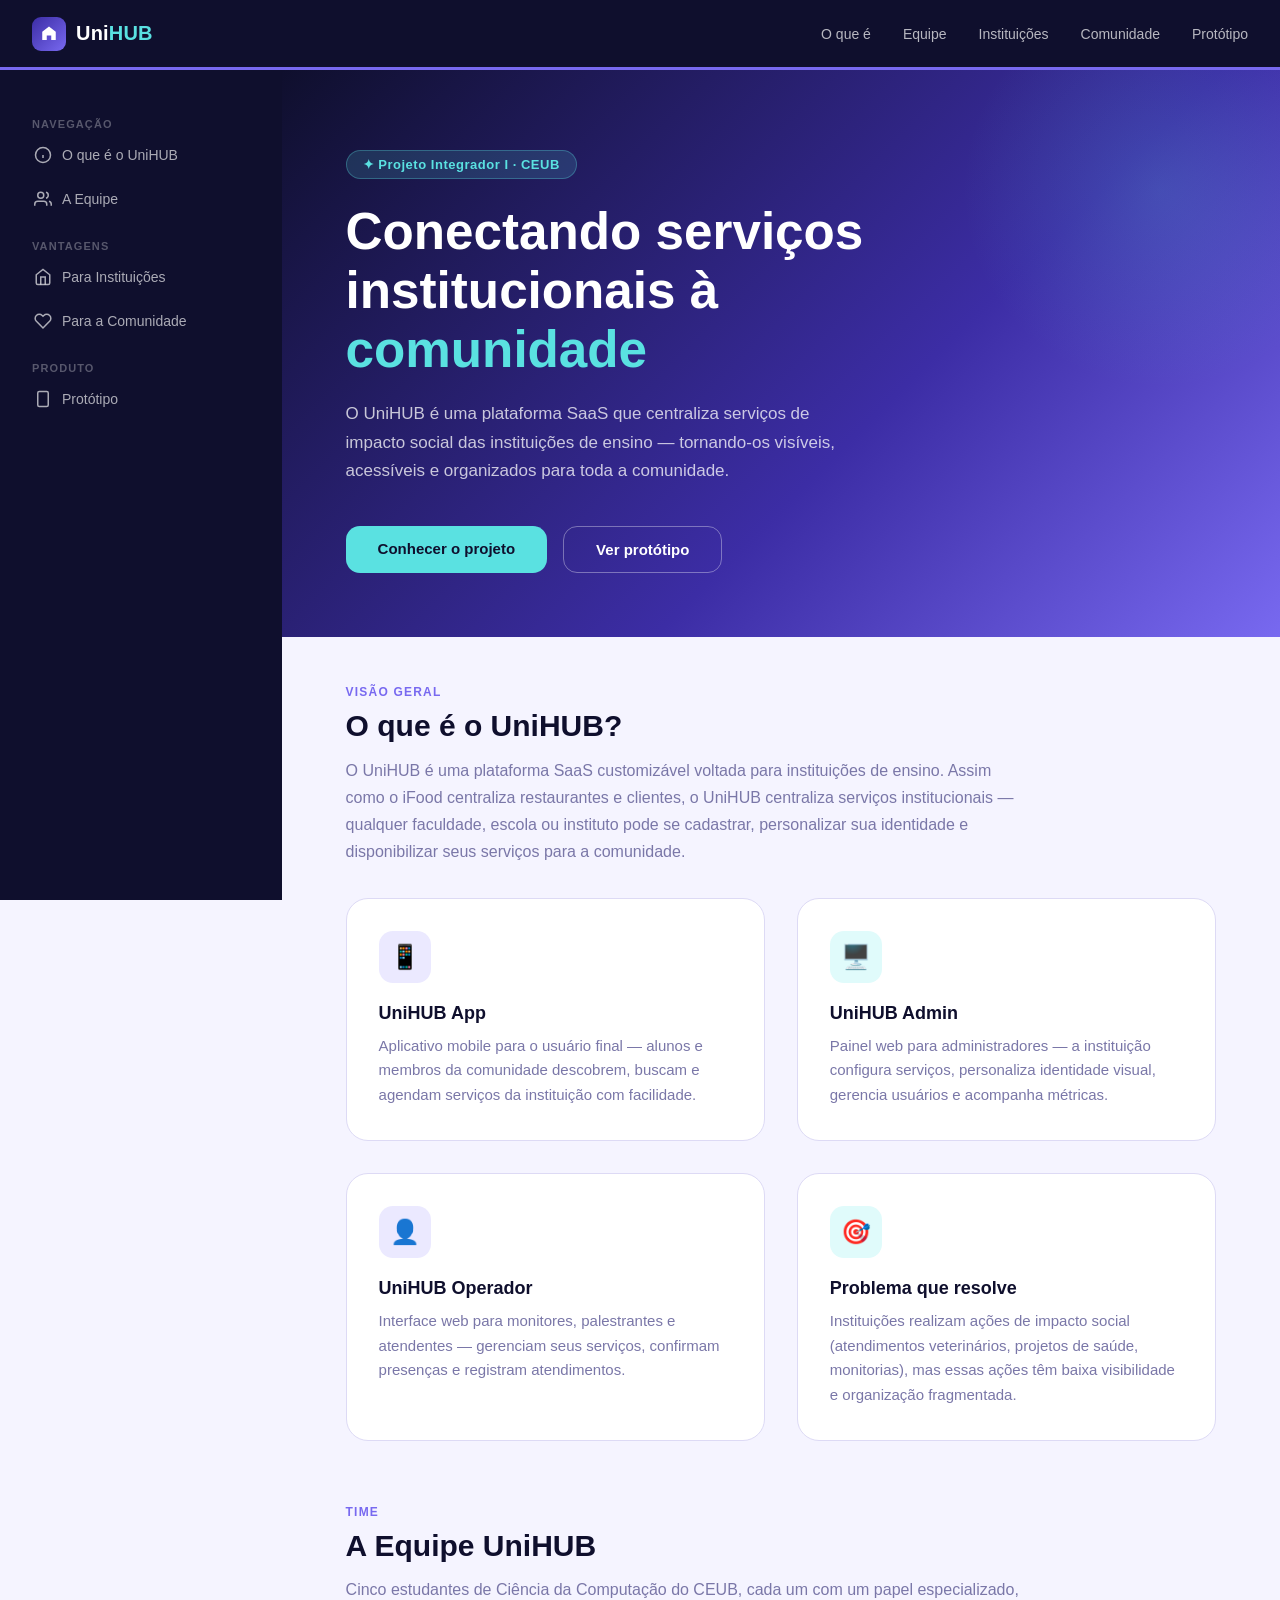
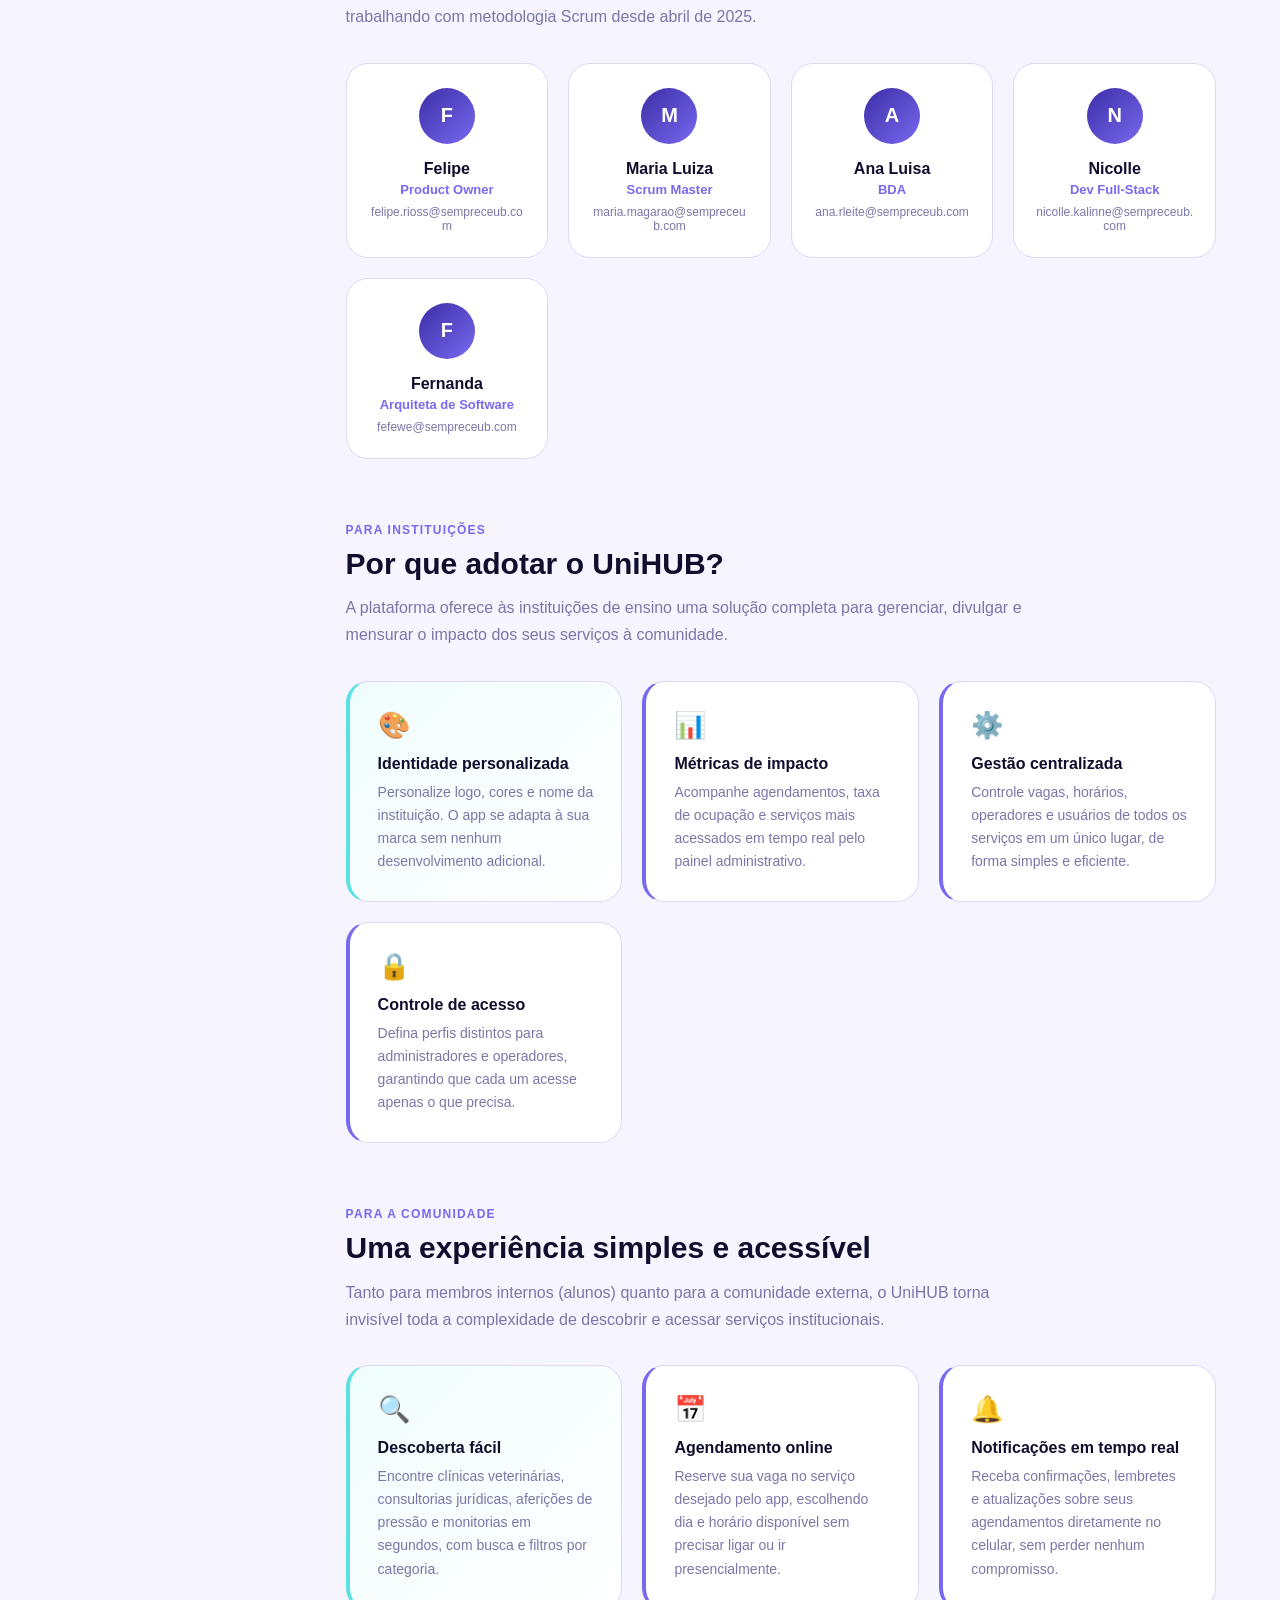
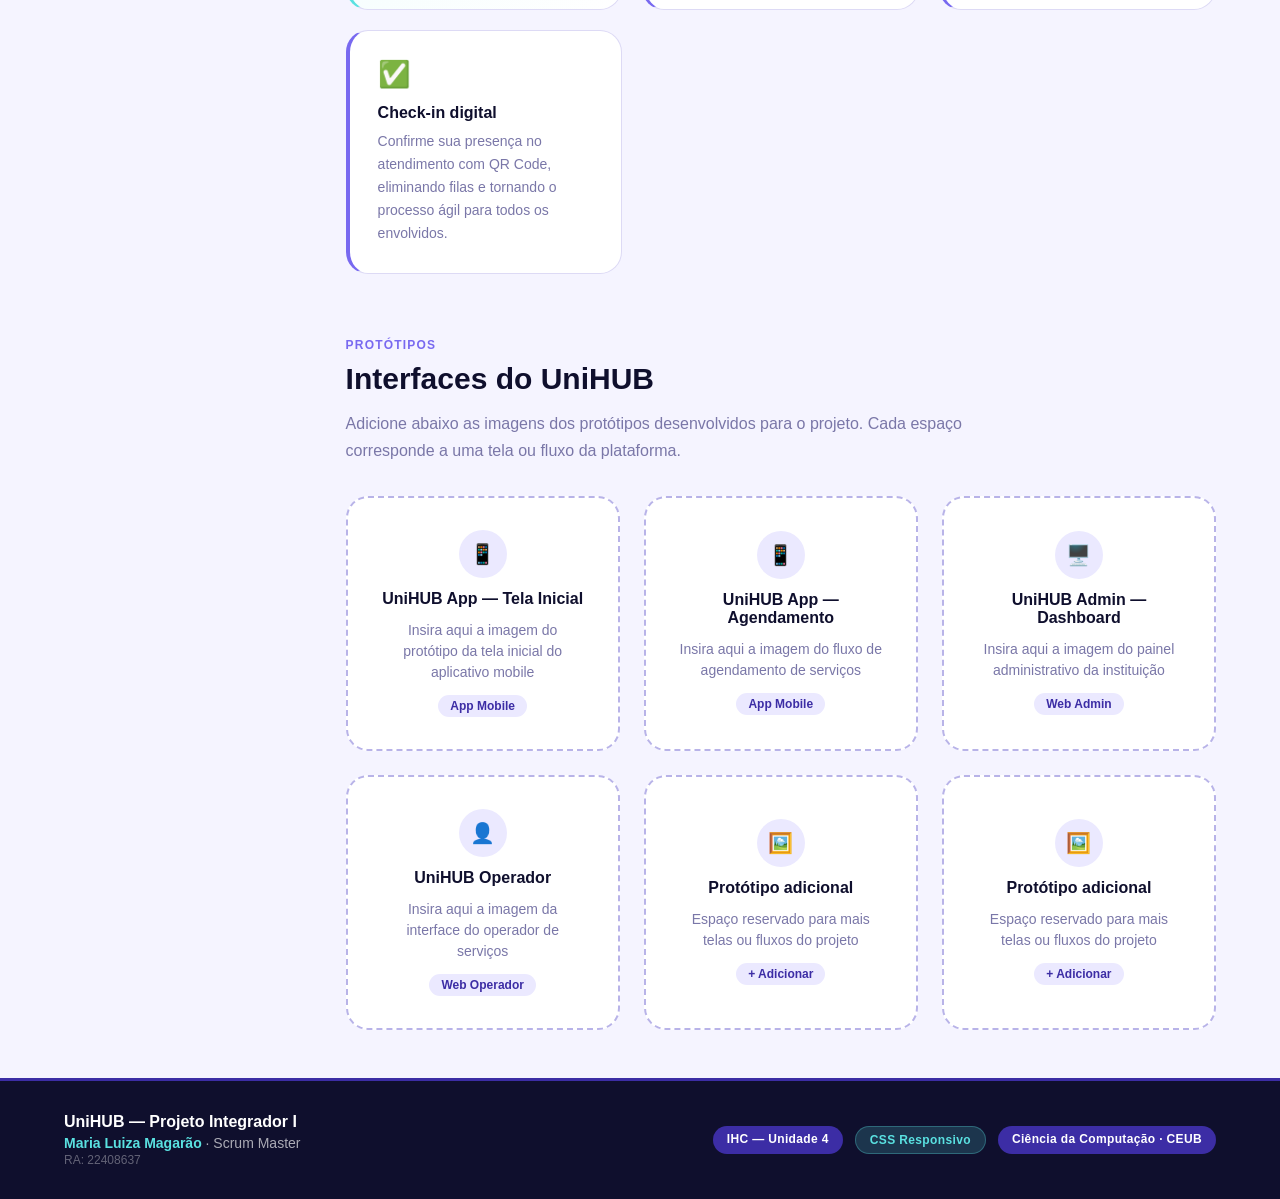
==== commit f4c3a75e: "Update index.html" ====
--- a/Avaliacao_3/index.html
+++ b/Avaliacao_3/index.html
@@ -288,415 +288,3 @@
 </script>
 </body>
 </html>
-/* ══════════════════════════════════════
-   VARIÁVEIS — paleta extraída da logo UniHUB
-══════════════════════════════════════ */
-:root {
-  --roxo-escuro:    #0f0f2d;
-  --roxo-principal: #3c2da5;
-  --roxo-medio:     #7869f0;
-  --roxo-claro:     #9687f0;
-  --ciano:          #5ae1e1;
-  --ciano-claro:    #a0f0f0;
-  --fundo:          #f5f4ff;
-  --cartao:         #ffffff;
-  --borda:          #dddaf5;
-  --borda-forte:    #b8b3e8;
-  --texto-titulo:   #0f0f2d;
-  --texto-corpo:    #3a3660;
-  --texto-suave:    #7a77a8;
-  --raio-p:  8px;
-  --raio-m:  14px;
-  --raio-g:  22px;
-  --raio-gg: 32px;
-}
-
-/* ══════════════════════════════════════
-   RESET
-══════════════════════════════════════ */
-* { box-sizing: border-box; margin: 0; padding: 0; }
-
-body {
-  font-family: 'Instrument Sans', sans-serif;
-  background: var(--fundo);
-  color: var(--texto-corpo);
-  min-height: 100vh;
-  display: flex;
-  flex-direction: column;
-}
-
-/* ══════════════════════════════════════
-   HEADER — cabeçalho semântico
-══════════════════════════════════════ */
-header.cabecalho {
-  background: var(--roxo-escuro);
-  padding: 0 2rem;
-  height: 70px;
-  display: flex;
-  align-items: center;
-  justify-content: space-between;
-  border-bottom: 3px solid var(--roxo-medio);
-  flex-shrink: 0;
-  position: sticky;
-  top: 0;
-  z-index: 100;
-}
-
-.cabecalho-marca {
-  display: flex;
-  align-items: center;
-  gap: .625rem;
-  text-decoration: none;
-}
-
-.cabecalho-icone {
-  width: 34px; height: 34px;
-  background: linear-gradient(135deg, var(--roxo-principal), var(--roxo-medio));
-  border-radius: 9px;
-  display: flex; align-items: center; justify-content: center;
-  flex-shrink: 0;
-}
-
-.cabecalho-icone svg { width: 18px; height: 18px; fill: white; }
-
-.cabecalho-nome {
-  font-family: 'Syne', sans-serif;
-  font-size: 1.25rem;
-  font-weight: 800;
-  color: white;
-  letter-spacing: .01em;
-}
-
-.cabecalho-nome span { color: var(--ciano); }
-
-.cabecalho-nav {
-  display: flex;
-  align-items: center;
-  gap: 2rem;
-}
-
-.cabecalho-nav a {
-  color: rgba(255,255,255,.7);
-  text-decoration: none;
-  font-size: .875rem;
-  font-weight: 500;
-  transition: color .15s;
-}
-.cabecalho-nav a:hover { color: var(--ciano); }
-
-/* ══════════════════════════════════════
-   CONTAINER: aside + main
-   Desktop: display flex, lado a lado
-   Mobile: flex-direction column via @media
-══════════════════════════════════════ */
-.container {
-  display: flex;
-  flex: 1;
-}
-
-/* ══════════════════════════════════════
-   ASIDE — menu lateral (22% fluido)
-══════════════════════════════════════ */
-aside.menu-lateral {
-  flex-basis: 22%;
-  background: var(--roxo-escuro);
-  padding: 2rem 1.25rem;
-  display: flex;
-  flex-direction: column;
-  gap: .375rem;
-  position: sticky;
-  top: 70px;
-  height: calc(100vh - 70px);
-  overflow-y: auto;
-}
-
-.menu-rotulo {
-  font-size: .6875rem;
-  font-weight: 600;
-  text-transform: uppercase;
-  letter-spacing: .1em;
-  color: rgba(255,255,255,.3);
-  padding: .5rem .75rem 0;
-  margin-top: .5rem;
-}
-
-.menu-item {
-  display: flex;
-  align-items: center;
-  gap: .625rem;
-  padding: .625rem .875rem;
-  border-radius: var(--raio-p);
-  font-size: .875rem;
-  font-weight: 500;
-  color: rgba(255,255,255,.65);
-  text-decoration: none;
-  transition: background .15s, color .15s;
-}
-.menu-item:hover { background: rgba(255,255,255,.08); color: white; }
-.menu-item.ativo { background: var(--roxo-principal); color: white; }
-
-.menu-icon { width: 18px; height: 18px; flex-shrink: 0; fill: none; stroke: currentColor; stroke-width: 2; }
-
-/* ══════════════════════════════════════
-   MAIN — conteúdo principal (78% fluido)
-══════════════════════════════════════ */
-main.conteudo-principal {
-  flex-basis: 78%;
-  overflow-y: auto;
-  display: flex;
-  flex-direction: column;
-}
-
-/* ══════════════════════════════════════
-   HERO
-══════════════════════════════════════ */
-.hero {
-  background: linear-gradient(135deg, var(--roxo-escuro) 0%, var(--roxo-principal) 60%, var(--roxo-medio) 100%);
-  padding: 5rem 4rem 4rem;
-  position: relative;
-  overflow: hidden;
-}
-
-.hero::before {
-  content: '';
-  position: absolute;
-  top: -80px; right: -80px;
-  width: 400px; height: 400px;
-  border-radius: 50%;
-  background: radial-gradient(circle, rgba(90,225,225,.15) 0%, transparent 70%);
-  pointer-events: none;
-}
-
-.hero-badge {
-  display: inline-flex;
-  align-items: center;
-  gap: .5rem;
-  padding: .375rem 1rem;
-  border-radius: 100px;
-  background: rgba(90,225,225,.15);
-  border: 1px solid rgba(90,225,225,.3);
-  color: var(--ciano);
-  font-size: .8125rem;
-  font-weight: 600;
-  letter-spacing: .04em;
-  margin-bottom: 1.5rem;
-}
-
-.hero-titulo {
-  font-family: 'Syne', sans-serif;
-  font-size: clamp(2rem, 4vw, 3.25rem);
-  font-weight: 800;
-  color: white;
-  line-height: 1.15;
-  margin-bottom: 1.25rem;
-  max-width: 600px;
-}
-
-.hero-titulo span { color: var(--ciano); }
-
-.hero-subtitulo {
-  font-size: 1.0625rem;
-  color: rgba(255,255,255,.75);
-  line-height: 1.7;
-  max-width: 520px;
-  margin-bottom: 2.5rem;
-}
-
-.hero-acoes { display: flex; gap: 1rem; flex-wrap: wrap; }
-
-.btn-primario {
-  padding: .875rem 2rem;
-  border-radius: var(--raio-m);
-  background: var(--ciano);
-  color: var(--roxo-escuro);
-  font-weight: 700;
-  font-size: .9375rem;
-  text-decoration: none;
-  transition: opacity .15s, transform .1s;
-  display: inline-block;
-}
-.btn-primario:hover { opacity: .9; transform: translateY(-1px); }
-
-.btn-secundario {
-  padding: .875rem 2rem;
-  border-radius: var(--raio-m);
-  background: transparent;
-  border: 1.5px solid rgba(255,255,255,.35);
-  color: white;
-  font-weight: 600;
-  font-size: .9375rem;
-  text-decoration: none;
-  transition: border-color .15s, background .15s;
-  display: inline-block;
-}
-.btn-secundario:hover { border-color: var(--ciano); background: rgba(90,225,225,.08); }
-
-/* ══════════════════════════════════════
-   SEÇÕES
-══════════════════════════════════════ */
-.secoes { padding: 3rem 4rem; display: flex; flex-direction: column; gap: 4rem; }
-
-.secao-rotulo {
-  font-size: .75rem; font-weight: 700;
-  text-transform: uppercase; letter-spacing: .1em;
-  color: var(--roxo-medio); margin-bottom: .5rem;
-}
-
-.secao-titulo {
-  font-family: 'Syne', sans-serif;
-  font-size: 1.875rem; font-weight: 700;
-  color: var(--texto-titulo); margin-bottom: .75rem; line-height: 1.25;
-}
-
-.secao-descricao {
-  font-size: 1rem; color: var(--texto-suave);
-  line-height: 1.7; max-width: 680px;
-}
-
-/* ── Sobre ── */
-.sobre-grid {
-  display: grid; grid-template-columns: 1fr 1fr;
-  gap: 2rem; margin-top: 2rem;
-}
-
-.sobre-card {
-  background: var(--cartao); border: 1px solid var(--borda);
-  border-radius: var(--raio-g); padding: 2rem;
-}
-
-.sobre-icone {
-  width: 52px; height: 52px; border-radius: var(--raio-m);
-  display: flex; align-items: center; justify-content: center;
-  margin-bottom: 1.25rem; font-size: 1.5rem;
-}
-.sobre-icone.roxo { background: #ebe9ff; }
-.sobre-icone.ciano { background: #e0fbfb; }
-
-.sobre-card-titulo {
-  font-family: 'Syne', sans-serif; font-size: 1.125rem;
-  font-weight: 700; color: var(--texto-titulo); margin-bottom: .625rem;
-}
-
-.sobre-card-texto { font-size: .9375rem; color: var(--texto-suave); line-height: 1.65; }
-
-/* ── Equipe ── */
-.equipe-grid {
-  display: grid; grid-template-columns: repeat(auto-fit, minmax(180px, 1fr));
-  gap: 1.25rem; margin-top: 2rem;
-}
-
-.membro-card {
-  background: var(--cartao); border: 1px solid var(--borda);
-  border-radius: var(--raio-g); padding: 1.5rem 1.25rem; text-align: center;
-}
-
-.membro-avatar {
-  width: 56px; height: 56px; border-radius: 50%;
-  background: linear-gradient(135deg, var(--roxo-principal), var(--roxo-medio));
-  display: flex; align-items: center; justify-content: center;
-  margin: 0 auto 1rem;
-  font-size: 1.25rem; font-family: 'Syne', sans-serif;
-  font-weight: 700; color: white;
-}
-
-.membro-nome { font-family: 'Syne', sans-serif; font-size: 1rem; font-weight: 700; color: var(--texto-titulo); margin-bottom: .25rem; }
-.membro-papel { font-size: .8125rem; font-weight: 600; color: var(--roxo-medio); margin-bottom: .5rem; }
-.membro-email { font-size: .75rem; color: var(--texto-suave); word-break: break-all; }
-
-/* ── Vantagens ── */
-.vantagens-grid {
-  display: grid; grid-template-columns: repeat(auto-fit, minmax(240px, 1fr));
-  gap: 1.25rem; margin-top: 2rem;
-}
-
-.vantagem-card {
-  background: var(--cartao); border: 1px solid var(--borda);
-  border-radius: var(--raio-g); padding: 1.75rem;
-  border-left: 4px solid var(--roxo-medio);
-  transition: border-color .15s, box-shadow .15s;
-}
-.vantagem-card:hover { border-left-color: var(--ciano); box-shadow: 0 4px 20px rgba(90,225,225,.15); }
-.vantagem-card.destaque { border-left-color: var(--ciano); background: linear-gradient(135deg, #f0fdfd 0%, white 100%); }
-
-.vantagem-icone { font-size: 1.625rem; margin-bottom: .875rem; }
-.vantagem-titulo { font-family: 'Syne', sans-serif; font-size: 1rem; font-weight: 700; color: var(--texto-titulo); margin-bottom: .5rem; }
-.vantagem-texto { font-size: .875rem; color: var(--texto-suave); line-height: 1.65; }
-
-/* ── Galeria ── */
-.galeria-grid {
-  display: grid; grid-template-columns: repeat(auto-fit, minmax(260px, 1fr));
-  gap: 1.5rem; margin-top: 2rem;
-}
-
-.galeria-slot {
-  background: var(--cartao); border: 2px dashed var(--borda-forte);
-  border-radius: var(--raio-g); min-height: 220px;
-  display: flex; flex-direction: column;
-  align-items: center; justify-content: center;
-  gap: .75rem; padding: 2rem; text-align: center;
-  transition: border-color .15s, background .15s; cursor: pointer;
-}
-.galeria-slot:hover { border-color: var(--roxo-medio); background: #faf9ff; }
-
-.galeria-slot-icone {
-  width: 48px; height: 48px; border-radius: 50%;
-  background: #ebe9ff;
-  display: flex; align-items: center; justify-content: center;
-  font-size: 1.25rem;
-}
-
-.galeria-slot-titulo { font-family: 'Syne', sans-serif; font-size: 1rem; font-weight: 600; color: var(--texto-titulo); }
-.galeria-slot-sub { font-size: .875rem; color: var(--texto-suave); line-height: 1.5; }
-.galeria-slot-tag { padding: .25rem .75rem; border-radius: 100px; background: #ebe9ff; color: var(--roxo-principal); font-size: .75rem; font-weight: 600; }
-
-/* ══════════════════════════════════════
-   FOOTER — rodapé semântico
-══════════════════════════════════════ */
-footer.rodape {
-  background: var(--roxo-escuro);
-  padding: 2rem 4rem;
-  display: flex;
-  align-items: center;
-  justify-content: space-between;
-  flex-shrink: 0;
-  flex-wrap: wrap;
-  gap: 1rem;
-  border-top: 3px solid var(--roxo-principal);
-}
-
-.rodape-projeto { font-family: 'Syne', sans-serif; font-size: 1rem; font-weight: 700; color: white; margin-bottom: .25rem; }
-.rodape-autora { font-size: .875rem; color: rgba(255,255,255,.65); }
-.rodape-autora strong { color: var(--ciano); font-weight: 600; }
-.rodape-ra { font-size: .75rem; color: rgba(255,255,255,.35); margin-top: .125rem; }
-
-.rodape-badges { display: flex; gap: .75rem; flex-wrap: wrap; }
-.rodape-badge { padding: .375rem .875rem; border-radius: 100px; font-size: .75rem; font-weight: 600; letter-spacing: .03em; }
-.rodape-badge.roxo { background: var(--roxo-principal); color: white; }
-.rodape-badge.ciano { background: rgba(90,225,225,.18); color: var(--ciano); border: 1px solid rgba(90,225,225,.3); }
-
-/* ══════════════════════════════════════
-   MEDIA QUERY — TABLET (max-width: 1024px)
-══════════════════════════════════════ */
-@media (max-width: 1024px) {
-  aside.menu-lateral { flex-basis: 28%; }
-  main.conteudo-principal { flex-basis: 72%; }
-  .secoes { padding: 2.5rem; }
-  .hero { padding: 3.5rem 2.5rem 3rem; }
-}
-
-/* ══════════════════════════════════════
-   MEDIA QUERY — MOBILE (max-width: 768px)
-   Container muda de flex-direction: row → column
-   aside some, conteúdo ocupa 100%
-══════════════════════════════════════ */
-@media (max-width: 768px) {
-  .container { flex-direction: column; }
-  aside.menu-lateral { display: none; }
-  main.conteudo-principal { flex-basis: 100%; }
-  .hero { padding: 2.5rem 1.5rem 2rem; }
-  .secoes { padding: 2rem 1.5rem; gap: 3rem; }
-  .sobre-grid { grid-template-columns: 1fr; }
-  footer.rodape { flex-direction: column; align-items: flex-start; padding: 1.5rem; }
-  header.cabecalho { padding: 0 1.25rem; }
-  .cabecalho-nav { display: none; }
-}
--- a/Avaliacao_3/style.css
+++ b/Avaliacao_3/style.css
@@ -0,0 +1,412 @@
+/* ══════════════════════════════════════
+   VARIÁVEIS — paleta extraída da logo UniHUB
+══════════════════════════════════════ */
+:root {
+  --roxo-escuro:    #0f0f2d;
+  --roxo-principal: #3c2da5;
+  --roxo-medio:     #7869f0;
+  --roxo-claro:     #9687f0;
+  --ciano:          #5ae1e1;
+  --ciano-claro:    #a0f0f0;
+  --fundo:          #f5f4ff;
+  --cartao:         #ffffff;
+  --borda:          #dddaf5;
+  --borda-forte:    #b8b3e8;
+  --texto-titulo:   #0f0f2d;
+  --texto-corpo:    #3a3660;
+  --texto-suave:    #7a77a8;
+  --raio-p:  8px;
+  --raio-m:  14px;
+  --raio-g:  22px;
+  --raio-gg: 32px;
+}
+
+/* ══════════════════════════════════════
+   RESET
+══════════════════════════════════════ */
+* { box-sizing: border-box; margin: 0; padding: 0; }
+
+body {
+  font-family: 'Instrument Sans', sans-serif;
+  background: var(--fundo);
+  color: var(--texto-corpo);
+  min-height: 100vh;
+  display: flex;
+  flex-direction: column;
+}
+
+/* ══════════════════════════════════════
+   HEADER — cabeçalho semântico
+══════════════════════════════════════ */
+header.cabecalho {
+  background: var(--roxo-escuro);
+  padding: 0 2rem;
+  height: 70px;
+  display: flex;
+  align-items: center;
+  justify-content: space-between;
+  border-bottom: 3px solid var(--roxo-medio);
+  flex-shrink: 0;
+  position: sticky;
+  top: 0;
+  z-index: 100;
+}
+
+.cabecalho-marca {
+  display: flex;
+  align-items: center;
+  gap: .625rem;
+  text-decoration: none;
+}
+
+.cabecalho-icone {
+  width: 34px; height: 34px;
+  background: linear-gradient(135deg, var(--roxo-principal), var(--roxo-medio));
+  border-radius: 9px;
+  display: flex; align-items: center; justify-content: center;
+  flex-shrink: 0;
+}
+
+.cabecalho-icone svg { width: 18px; height: 18px; fill: white; }
+
+.cabecalho-nome {
+  font-family: 'Syne', sans-serif;
+  font-size: 1.25rem;
+  font-weight: 800;
+  color: white;
+  letter-spacing: .01em;
+}
+
+.cabecalho-nome span { color: var(--ciano); }
+
+.cabecalho-nav {
+  display: flex;
+  align-items: center;
+  gap: 2rem;
+}
+
+.cabecalho-nav a {
+  color: rgba(255,255,255,.7);
+  text-decoration: none;
+  font-size: .875rem;
+  font-weight: 500;
+  transition: color .15s;
+}
+.cabecalho-nav a:hover { color: var(--ciano); }
+
+/* ══════════════════════════════════════
+   CONTAINER: aside + main
+   Desktop: display flex, lado a lado
+   Mobile: flex-direction column via @media
+══════════════════════════════════════ */
+.container {
+  display: flex;
+  flex: 1;
+}
+
+/* ══════════════════════════════════════
+   ASIDE — menu lateral (22% fluido)
+══════════════════════════════════════ */
+aside.menu-lateral {
+  flex-basis: 22%;
+  background: var(--roxo-escuro);
+  padding: 2rem 1.25rem;
+  display: flex;
+  flex-direction: column;
+  gap: .375rem;
+  position: sticky;
+  top: 70px;
+  height: calc(100vh - 70px);
+  overflow-y: auto;
+}
+
+.menu-rotulo {
+  font-size: .6875rem;
+  font-weight: 600;
+  text-transform: uppercase;
+  letter-spacing: .1em;
+  color: rgba(255,255,255,.3);
+  padding: .5rem .75rem 0;
+  margin-top: .5rem;
+}
+
+.menu-item {
+  display: flex;
+  align-items: center;
+  gap: .625rem;
+  padding: .625rem .875rem;
+  border-radius: var(--raio-p);
+  font-size: .875rem;
+  font-weight: 500;
+  color: rgba(255,255,255,.65);
+  text-decoration: none;
+  transition: background .15s, color .15s;
+}
+.menu-item:hover { background: rgba(255,255,255,.08); color: white; }
+.menu-item.ativo { background: var(--roxo-principal); color: white; }
+
+.menu-icon { width: 18px; height: 18px; flex-shrink: 0; fill: none; stroke: currentColor; stroke-width: 2; }
+
+/* ══════════════════════════════════════
+   MAIN — conteúdo principal (78% fluido)
+══════════════════════════════════════ */
+main.conteudo-principal {
+  flex-basis: 78%;
+  overflow-y: auto;
+  display: flex;
+  flex-direction: column;
+}
+
+/* ══════════════════════════════════════
+   HERO
+══════════════════════════════════════ */
+.hero {
+  background: linear-gradient(135deg, var(--roxo-escuro) 0%, var(--roxo-principal) 60%, var(--roxo-medio) 100%);
+  padding: 5rem 4rem 4rem;
+  position: relative;
+  overflow: hidden;
+}
+
+.hero::before {
+  content: '';
+  position: absolute;
+  top: -80px; right: -80px;
+  width: 400px; height: 400px;
+  border-radius: 50%;
+  background: radial-gradient(circle, rgba(90,225,225,.15) 0%, transparent 70%);
+  pointer-events: none;
+}
+
+.hero-badge {
+  display: inline-flex;
+  align-items: center;
+  gap: .5rem;
+  padding: .375rem 1rem;
+  border-radius: 100px;
+  background: rgba(90,225,225,.15);
+  border: 1px solid rgba(90,225,225,.3);
+  color: var(--ciano);
+  font-size: .8125rem;
+  font-weight: 600;
+  letter-spacing: .04em;
+  margin-bottom: 1.5rem;
+}
+
+.hero-titulo {
+  font-family: 'Syne', sans-serif;
+  font-size: clamp(2rem, 4vw, 3.25rem);
+  font-weight: 800;
+  color: white;
+  line-height: 1.15;
+  margin-bottom: 1.25rem;
+  max-width: 600px;
+}
+
+.hero-titulo span { color: var(--ciano); }
+
+.hero-subtitulo {
+  font-size: 1.0625rem;
+  color: rgba(255,255,255,.75);
+  line-height: 1.7;
+  max-width: 520px;
+  margin-bottom: 2.5rem;
+}
+
+.hero-acoes { display: flex; gap: 1rem; flex-wrap: wrap; }
+
+.btn-primario {
+  padding: .875rem 2rem;
+  border-radius: var(--raio-m);
+  background: var(--ciano);
+  color: var(--roxo-escuro);
+  font-weight: 700;
+  font-size: .9375rem;
+  text-decoration: none;
+  transition: opacity .15s, transform .1s;
+  display: inline-block;
+}
+.btn-primario:hover { opacity: .9; transform: translateY(-1px); }
+
+.btn-secundario {
+  padding: .875rem 2rem;
+  border-radius: var(--raio-m);
+  background: transparent;
+  border: 1.5px solid rgba(255,255,255,.35);
+  color: white;
+  font-weight: 600;
+  font-size: .9375rem;
+  text-decoration: none;
+  transition: border-color .15s, background .15s;
+  display: inline-block;
+}
+.btn-secundario:hover { border-color: var(--ciano); background: rgba(90,225,225,.08); }
+
+/* ══════════════════════════════════════
+   SEÇÕES
+══════════════════════════════════════ */
+.secoes { padding: 3rem 4rem; display: flex; flex-direction: column; gap: 4rem; }
+
+.secao-rotulo {
+  font-size: .75rem; font-weight: 700;
+  text-transform: uppercase; letter-spacing: .1em;
+  color: var(--roxo-medio); margin-bottom: .5rem;
+}
+
+.secao-titulo {
+  font-family: 'Syne', sans-serif;
+  font-size: 1.875rem; font-weight: 700;
+  color: var(--texto-titulo); margin-bottom: .75rem; line-height: 1.25;
+}
+
+.secao-descricao {
+  font-size: 1rem; color: var(--texto-suave);
+  line-height: 1.7; max-width: 680px;
+}
+
+/* ── Sobre ── */
+.sobre-grid {
+  display: grid; grid-template-columns: 1fr 1fr;
+  gap: 2rem; margin-top: 2rem;
+}
+
+.sobre-card {
+  background: var(--cartao); border: 1px solid var(--borda);
+  border-radius: var(--raio-g); padding: 2rem;
+}
+
+.sobre-icone {
+  width: 52px; height: 52px; border-radius: var(--raio-m);
+  display: flex; align-items: center; justify-content: center;
+  margin-bottom: 1.25rem; font-size: 1.5rem;
+}
+.sobre-icone.roxo { background: #ebe9ff; }
+.sobre-icone.ciano { background: #e0fbfb; }
+
+.sobre-card-titulo {
+  font-family: 'Syne', sans-serif; font-size: 1.125rem;
+  font-weight: 700; color: var(--texto-titulo); margin-bottom: .625rem;
+}
+
+.sobre-card-texto { font-size: .9375rem; color: var(--texto-suave); line-height: 1.65; }
+
+/* ── Equipe ── */
+.equipe-grid {
+  display: grid; grid-template-columns: repeat(auto-fit, minmax(180px, 1fr));
+  gap: 1.25rem; margin-top: 2rem;
+}
+
+.membro-card {
+  background: var(--cartao); border: 1px solid var(--borda);
+  border-radius: var(--raio-g); padding: 1.5rem 1.25rem; text-align: center;
+}
+
+.membro-avatar {
+  width: 56px; height: 56px; border-radius: 50%;
+  background: linear-gradient(135deg, var(--roxo-principal), var(--roxo-medio));
+  display: flex; align-items: center; justify-content: center;
+  margin: 0 auto 1rem;
+  font-size: 1.25rem; font-family: 'Syne', sans-serif;
+  font-weight: 700; color: white;
+}
+
+.membro-nome { font-family: 'Syne', sans-serif; font-size: 1rem; font-weight: 700; color: var(--texto-titulo); margin-bottom: .25rem; }
+.membro-papel { font-size: .8125rem; font-weight: 600; color: var(--roxo-medio); margin-bottom: .5rem; }
+.membro-email { font-size: .75rem; color: var(--texto-suave); word-break: break-all; }
+
+/* ── Vantagens ── */
+.vantagens-grid {
+  display: grid; grid-template-columns: repeat(auto-fit, minmax(240px, 1fr));
+  gap: 1.25rem; margin-top: 2rem;
+}
+
+.vantagem-card {
+  background: var(--cartao); border: 1px solid var(--borda);
+  border-radius: var(--raio-g); padding: 1.75rem;
+  border-left: 4px solid var(--roxo-medio);
+  transition: border-color .15s, box-shadow .15s;
+}
+.vantagem-card:hover { border-left-color: var(--ciano); box-shadow: 0 4px 20px rgba(90,225,225,.15); }
+.vantagem-card.destaque { border-left-color: var(--ciano); background: linear-gradient(135deg, #f0fdfd 0%, white 100%); }
+
+.vantagem-icone { font-size: 1.625rem; margin-bottom: .875rem; }
+.vantagem-titulo { font-family: 'Syne', sans-serif; font-size: 1rem; font-weight: 700; color: var(--texto-titulo); margin-bottom: .5rem; }
+.vantagem-texto { font-size: .875rem; color: var(--texto-suave); line-height: 1.65; }
+
+/* ── Galeria ── */
+.galeria-grid {
+  display: grid; grid-template-columns: repeat(auto-fit, minmax(260px, 1fr));
+  gap: 1.5rem; margin-top: 2rem;
+}
+
+.galeria-slot {
+  background: var(--cartao); border: 2px dashed var(--borda-forte);
+  border-radius: var(--raio-g); min-height: 220px;
+  display: flex; flex-direction: column;
+  align-items: center; justify-content: center;
+  gap: .75rem; padding: 2rem; text-align: center;
+  transition: border-color .15s, background .15s; cursor: pointer;
+}
+.galeria-slot:hover { border-color: var(--roxo-medio); background: #faf9ff; }
+
+.galeria-slot-icone {
+  width: 48px; height: 48px; border-radius: 50%;
+  background: #ebe9ff;
+  display: flex; align-items: center; justify-content: center;
+  font-size: 1.25rem;
+}
+
+.galeria-slot-titulo { font-family: 'Syne', sans-serif; font-size: 1rem; font-weight: 600; color: var(--texto-titulo); }
+.galeria-slot-sub { font-size: .875rem; color: var(--texto-suave); line-height: 1.5; }
+.galeria-slot-tag { padding: .25rem .75rem; border-radius: 100px; background: #ebe9ff; color: var(--roxo-principal); font-size: .75rem; font-weight: 600; }
+
+/* ══════════════════════════════════════
+   FOOTER — rodapé semântico
+══════════════════════════════════════ */
+footer.rodape {
+  background: var(--roxo-escuro);
+  padding: 2rem 4rem;
+  display: flex;
+  align-items: center;
+  justify-content: space-between;
+  flex-shrink: 0;
+  flex-wrap: wrap;
+  gap: 1rem;
+  border-top: 3px solid var(--roxo-principal);
+}
+
+.rodape-projeto { font-family: 'Syne', sans-serif; font-size: 1rem; font-weight: 700; color: white; margin-bottom: .25rem; }
+.rodape-autora { font-size: .875rem; color: rgba(255,255,255,.65); }
+.rodape-autora strong { color: var(--ciano); font-weight: 600; }
+.rodape-ra { font-size: .75rem; color: rgba(255,255,255,.35); margin-top: .125rem; }
+
+.rodape-badges { display: flex; gap: .75rem; flex-wrap: wrap; }
+.rodape-badge { padding: .375rem .875rem; border-radius: 100px; font-size: .75rem; font-weight: 600; letter-spacing: .03em; }
+.rodape-badge.roxo { background: var(--roxo-principal); color: white; }
+.rodape-badge.ciano { background: rgba(90,225,225,.18); color: var(--ciano); border: 1px solid rgba(90,225,225,.3); }
+
+/* ══════════════════════════════════════
+   MEDIA QUERY — TABLET (max-width: 1024px)
+══════════════════════════════════════ */
+@media (max-width: 1024px) {
+  aside.menu-lateral { flex-basis: 28%; }
+  main.conteudo-principal { flex-basis: 72%; }
+  .secoes { padding: 2.5rem; }
+  .hero { padding: 3.5rem 2.5rem 3rem; }
+}
+
+/* ══════════════════════════════════════
+   MEDIA QUERY — MOBILE (max-width: 768px)
+   Container muda de flex-direction: row → column
+   aside some, conteúdo ocupa 100%
+══════════════════════════════════════ */
+@media (max-width: 768px) {
+  .container { flex-direction: column; }
+  aside.menu-lateral { display: none; }
+  main.conteudo-principal { flex-basis: 100%; }
+  .hero { padding: 2.5rem 1.5rem 2rem; }
+  .secoes { padding: 2rem 1.5rem; gap: 3rem; }
+  .sobre-grid { grid-template-columns: 1fr; }
+  footer.rodape { flex-direction: column; align-items: flex-start; padding: 1.5rem; }
+  header.cabecalho { padding: 0 1.25rem; }
+  .cabecalho-nav { display: none; }
+}
